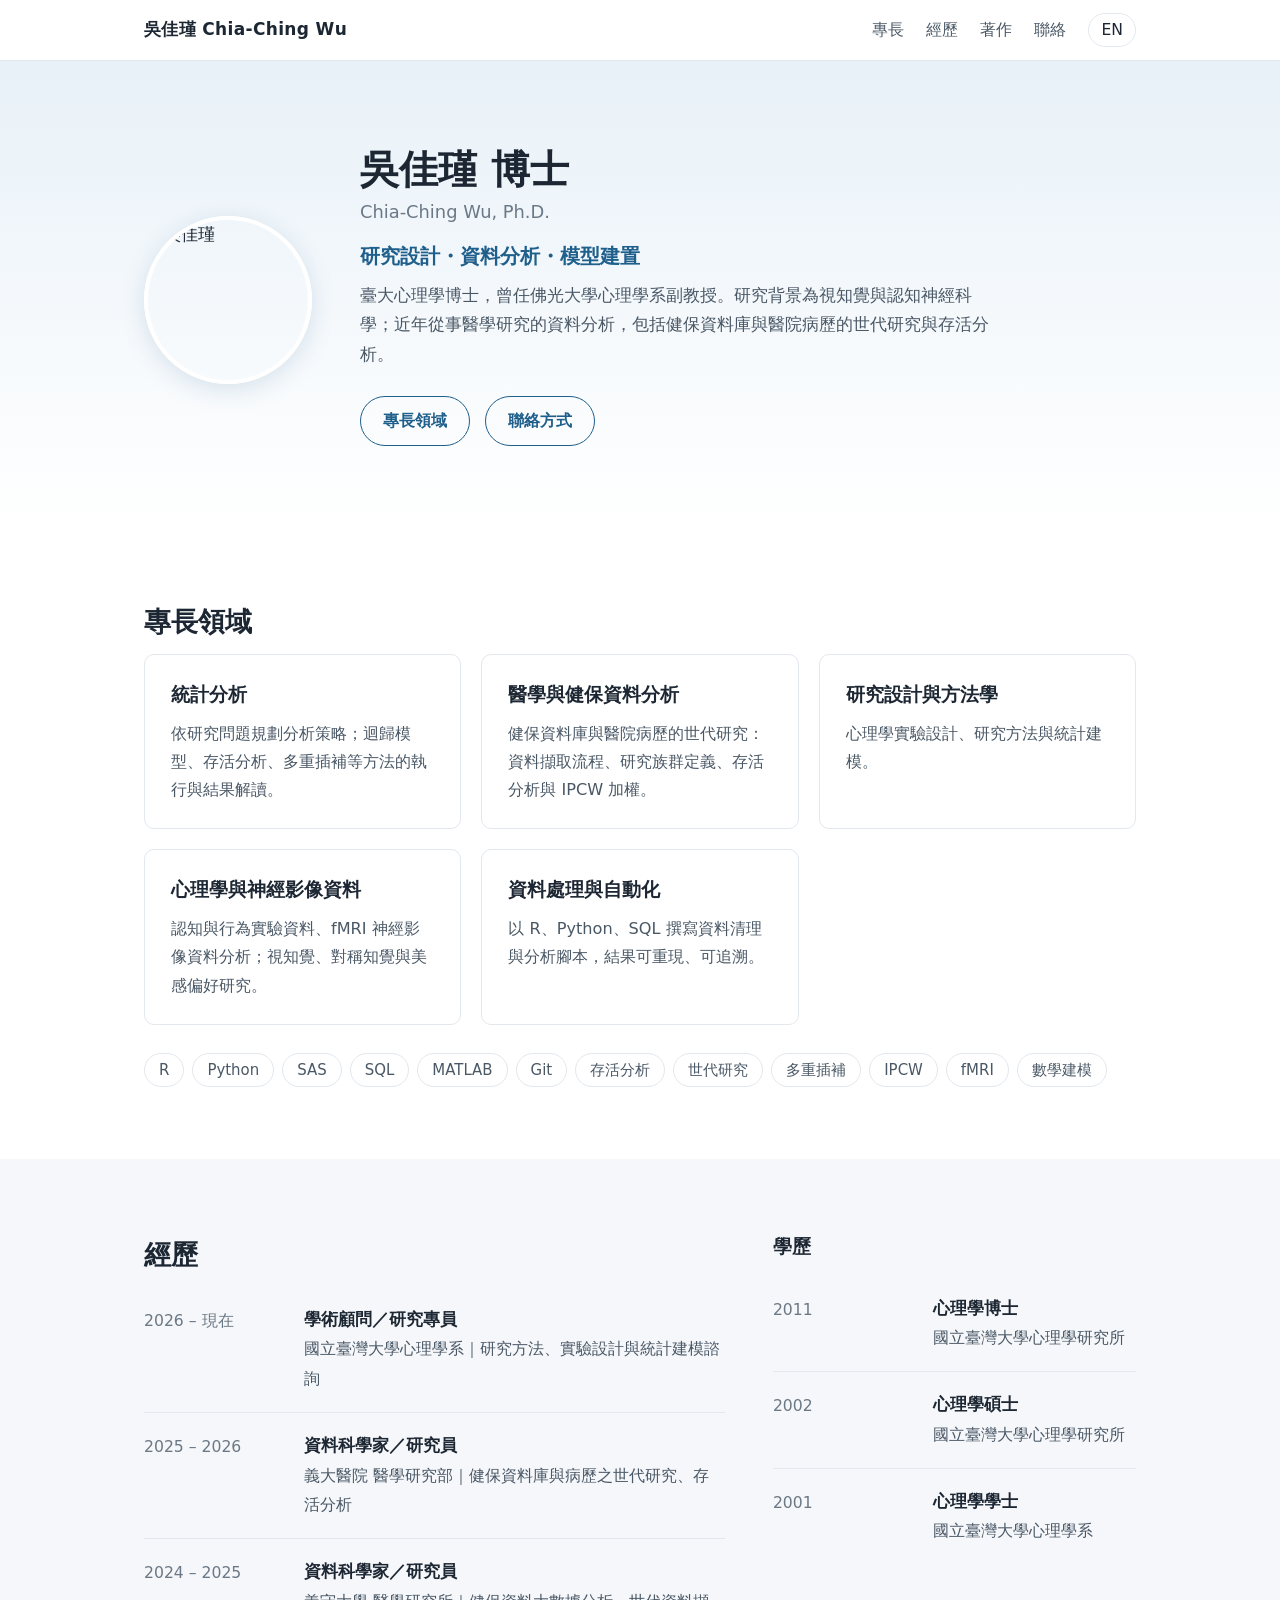
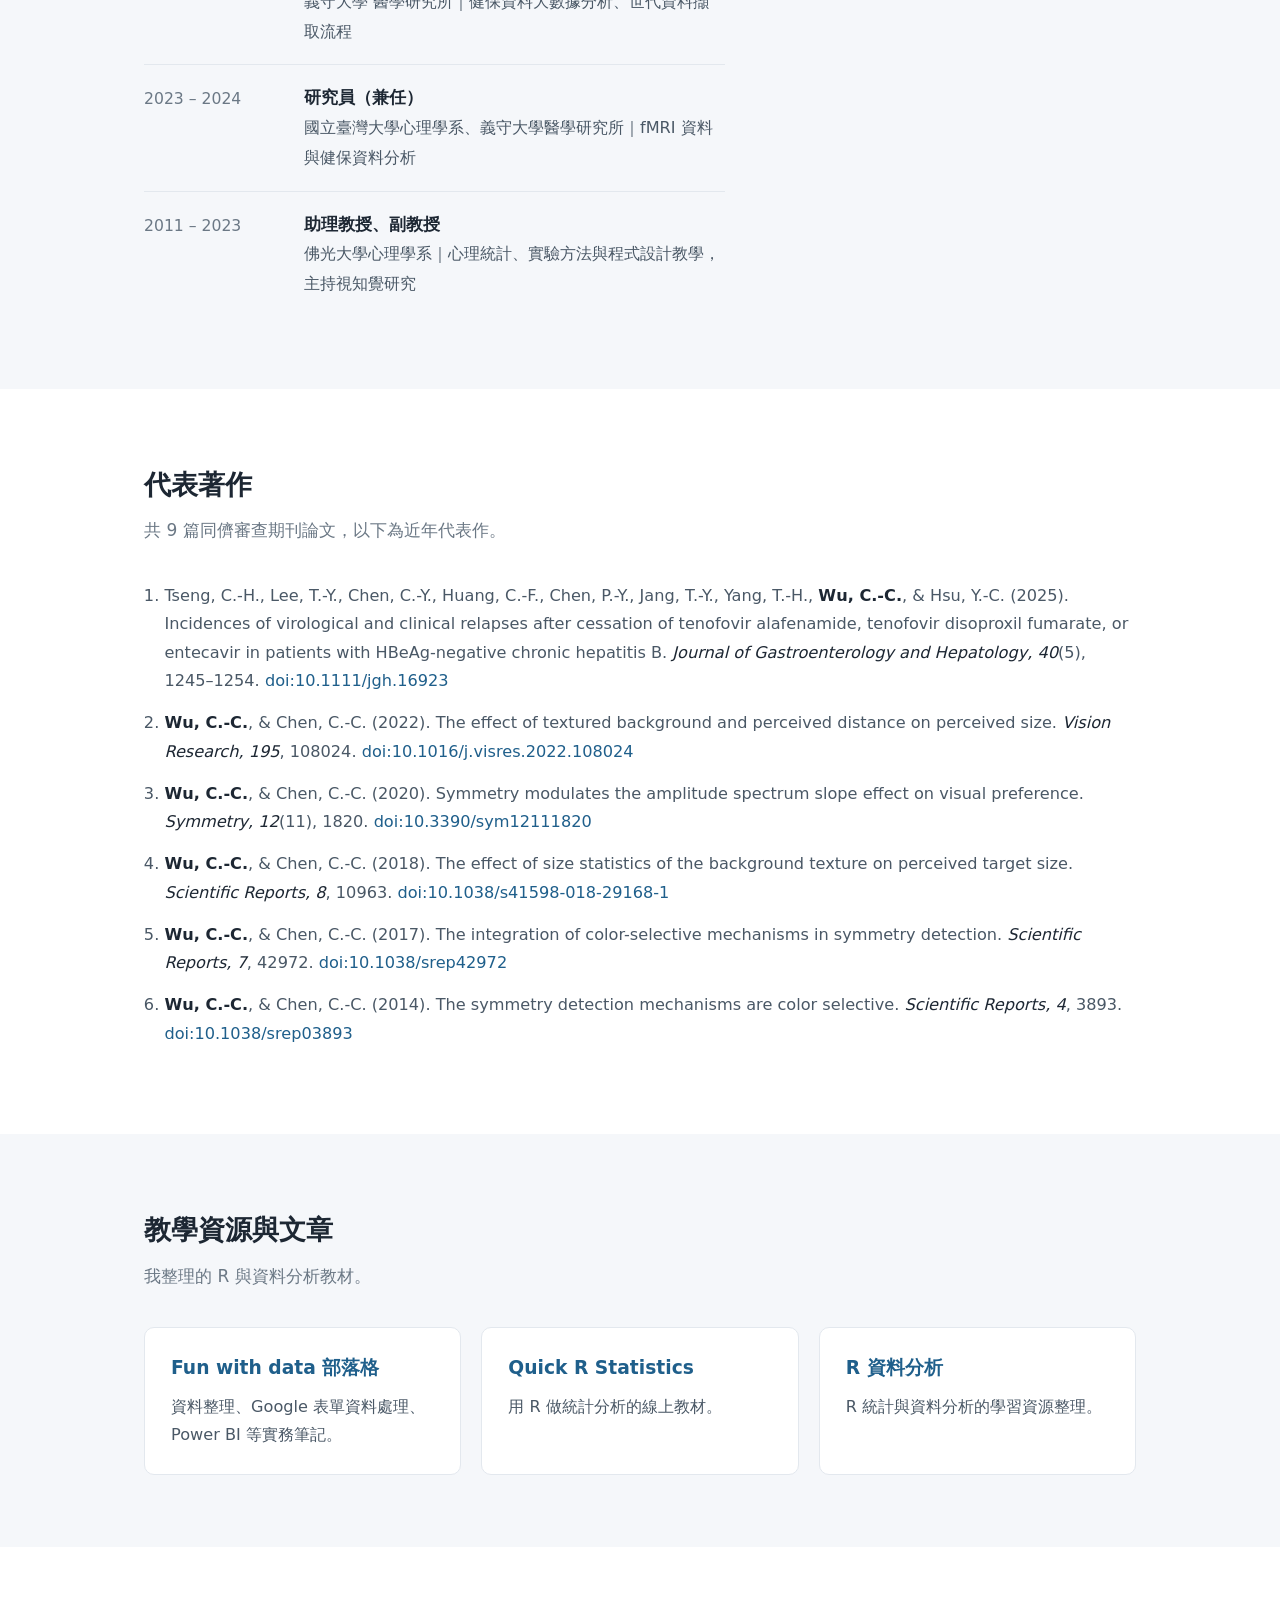
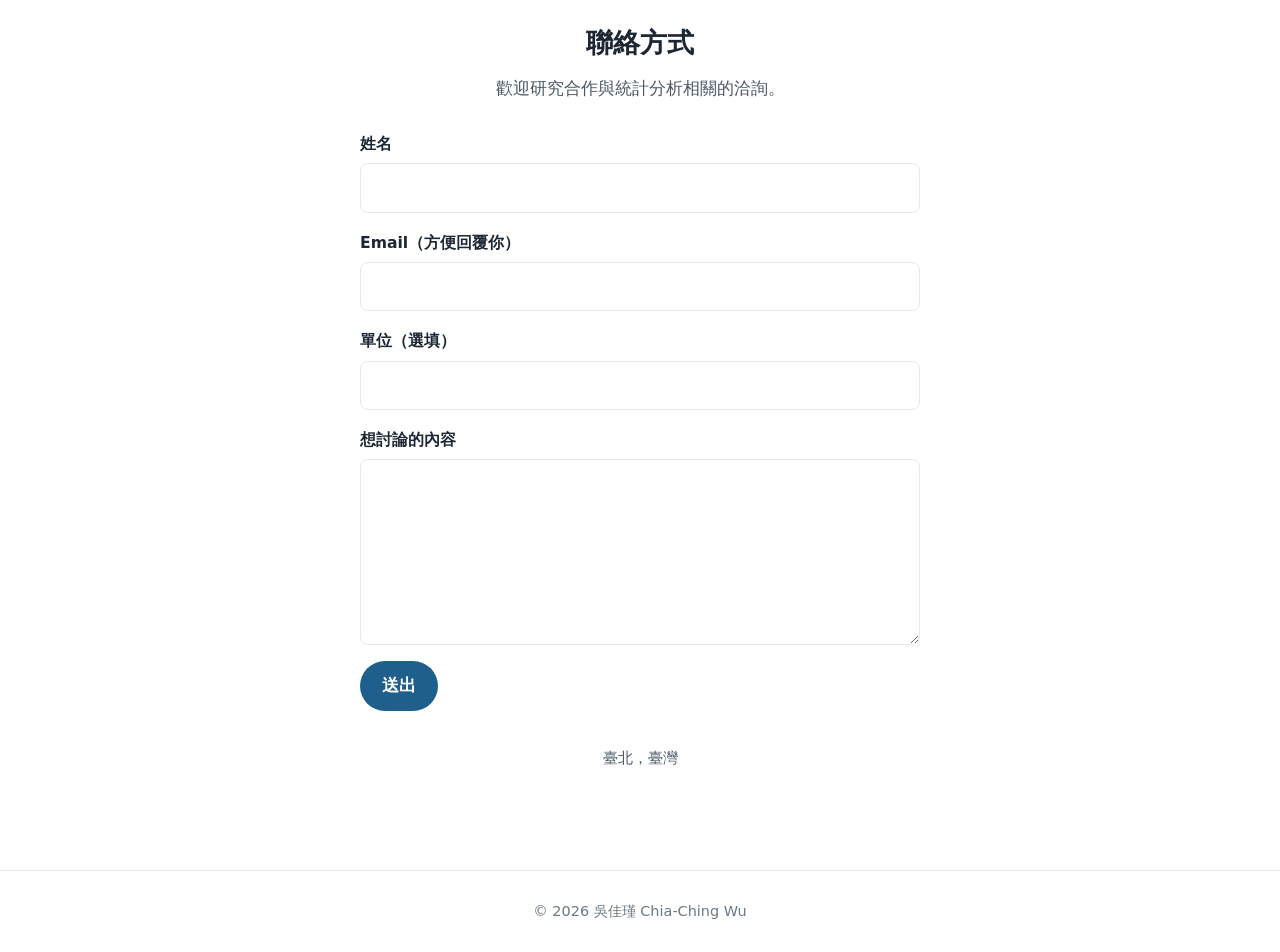
==== index.html @ 941f6077 "Add bilingual personal website with contact form" ====
<!DOCTYPE html>
<html lang="zh-Hant-TW">
<head>
  <meta charset="utf-8">
  <meta name="viewport" content="width=device-width, initial-scale=1">
  <title>吳佳瑾 Chia-Ching Wu, Ph.D.｜研究設計・資料分析・模型建置</title>
  <meta name="description" content="吳佳瑾博士（Chia-Ching Wu），臺大心理學博士，曾任佛光大學心理學系副教授。專長為研究方法、統計建模、健保資料庫與醫學世代研究分析，以及視知覺與認知神經科學研究。">
  <meta name="author" content="吳佳瑾 Chia-Ching Wu">
  <link rel="canonical" href="https://winterywu.github.io/">
  <link rel="alternate" hreflang="zh-Hant" href="https://winterywu.github.io/">
  <link rel="alternate" hreflang="en" href="https://winterywu.github.io/en/">
  <link rel="alternate" hreflang="x-default" href="https://winterywu.github.io/">
  <meta property="og:type" content="profile">
  <meta property="og:title" content="吳佳瑾 Chia-Ching Wu, Ph.D.">
  <meta property="og:description" content="臺大心理學博士。研究方法、統計建模、健保資料庫與醫學世代研究分析、視知覺研究。">
  <meta property="og:url" content="https://winterywu.github.io/">
  <meta property="og:image" content="https://www.gravatar.com/avatar/4e0ad88ffa8b70f20aae59b6628df4ea?s=640">
  <meta property="og:locale" content="zh_TW">
  <link rel="stylesheet" href="assets/style.css">
  <script type="application/ld+json">
  {
    "@context": "https://schema.org",
    "@type": "Person",
    "name": "Chia-Ching Wu",
    "alternateName": "吳佳瑾",
    "honorificSuffix": "Ph.D.",
    "jobTitle": "Research Methodologist & Data Scientist",
    "url": "https://winterywu.github.io/",
    "image": "https://www.gravatar.com/avatar/4e0ad88ffa8b70f20aae59b6628df4ea?s=640",
    "address": { "@type": "PostalAddress", "addressLocality": "Taipei", "addressCountry": "TW" },
    "alumniOf": { "@type": "CollegeOrUniversity", "name": "National Taiwan University" },
    "knowsAbout": ["Statistics", "Research methodology", "Survival analysis", "Clinical epidemiology", "National Health Insurance Research Database", "Psychology", "Visual perception", "fMRI data analysis", "R", "Python", "SAS", "SQL"],
    "sameAs": [
      "https://ccwupsy.github.io/",
      "https://sites.google.com/site/ccwupsy",
      "https://bookdown.org/ccwupsy/quick-r-statistics/",
      "https://sites.google.com/view/r-for-statistics"
    ]
  }
  </script>
</head>
<body>

<header class="site-header">
  <div class="wrap">
    <a class="brand" href="#top">吳佳瑾 Chia-Ching Wu</a>
    <nav class="nav">
      <a href="#expertise">專長</a>
      <a href="#experience">經歷</a>
      <a href="#publications">著作</a>
      <a href="#contact">聯絡</a>
      <a class="lang" href="en/index.html" hreflang="en" lang="en">EN</a>
    </nav>
  </div>
</header>

<main id="top">

  <section class="hero">
    <div class="wrap">
      <img src="https://www.gravatar.com/avatar/4e0ad88ffa8b70f20aae59b6628df4ea?s=336" alt="吳佳瑾">
      <div>
        <h1>吳佳瑾 博士<small>Chia-Ching Wu, Ph.D.</small></h1>
        <p class="tagline">研究設計・資料分析・模型建置</p>
        <p class="lead">臺大心理學博士，曾任佛光大學心理學系副教授。研究背景為視知覺與認知神經科學；近年從事醫學研究的資料分析，包括健保資料庫與醫院病歷的世代研究與存活分析。</p>
        <a class="btn btn-ghost" href="#expertise">專長領域</a>
        <a class="btn btn-ghost" href="#contact">聯絡方式</a>
      </div>
    </div>
  </section>

  <section id="expertise">
    <div class="wrap">
      <h2>專長領域</h2>
      <div class="cards">
        <div class="card">
          <h3>統計分析</h3>
          <p>依研究問題規劃分析策略；迴歸模型、存活分析、多重插補等方法的執行與結果解讀。</p>
        </div>
        <div class="card">
          <h3>醫學與健保資料分析</h3>
          <p>健保資料庫與醫院病歷的世代研究：資料擷取流程、研究族群定義、存活分析與 IPCW 加權。</p>
        </div>
        <div class="card">
          <h3>研究設計與方法學</h3>
          <p>心理學實驗設計、研究方法與統計建模。</p>
        </div>
        <div class="card">
          <h3>心理學與神經影像資料</h3>
          <p>認知與行為實驗資料、fMRI 神經影像資料分析；視知覺、對稱知覺與美感偏好研究。</p>
        </div>
        <div class="card">
          <h3>資料處理與自動化</h3>
          <p>以 R、Python、SQL 撰寫資料清理與分析腳本，結果可重現、可追溯。</p>
        </div>
      </div>
      <div class="tags">
        <span class="tag">R</span><span class="tag">Python</span><span class="tag">SAS</span><span class="tag">SQL</span><span class="tag">MATLAB</span><span class="tag">Git</span>
        <span class="tag">存活分析</span><span class="tag">世代研究</span><span class="tag">多重插補</span><span class="tag">IPCW</span><span class="tag">fMRI</span><span class="tag">數學建模</span>
      </div>
    </div>
  </section>

  <section id="experience" class="alt">
    <div class="wrap two-col">
      <div>
        <h2>經歷</h2>
        <ul class="timeline">
          <li><div class="when">2026 – 現在</div><div class="what"><strong>學術顧問／研究專員</strong><span>國立臺灣大學心理學系｜研究方法、實驗設計與統計建模諮詢</span></div></li>
          <li><div class="when">2025 – 2026</div><div class="what"><strong>資料科學家／研究員</strong><span>義大醫院 醫學研究部｜健保資料庫與病歷之世代研究、存活分析</span></div></li>
          <li><div class="when">2024 – 2025</div><div class="what"><strong>資料科學家／研究員</strong><span>義守大學 醫學研究所｜健保資料大數據分析、世代資料擷取流程</span></div></li>
          <li><div class="when">2023 – 2024</div><div class="what"><strong>研究員（兼任）</strong><span>國立臺灣大學心理學系、義守大學醫學研究所｜fMRI 資料與健保資料分析</span></div></li>
          <li><div class="when">2011 – 2023</div><div class="what"><strong>助理教授、副教授</strong><span>佛光大學心理學系｜心理統計、實驗方法與程式設計教學，主持視知覺研究</span></div></li>
        </ul>
      </div>
      <div>
        <h3>學歷</h3>
        <ul class="timeline">
          <li><div class="when">2011</div><div class="what"><strong>心理學博士</strong><span>國立臺灣大學心理學研究所</span></div></li>
          <li><div class="when">2002</div><div class="what"><strong>心理學碩士</strong><span>國立臺灣大學心理學研究所</span></div></li>
          <li><div class="when">2001</div><div class="what"><strong>心理學學士</strong><span>國立臺灣大學心理學系</span></div></li>
        </ul>
      </div>
    </div>
  </section>

  <section id="publications">
    <div class="wrap">
      <h2>代表著作</h2>
      <p class="intro">共 9 篇同儕審查期刊論文，以下為近年代表作。</p>
      <ol class="pubs">
        <li>Tseng, C.-H., Lee, T.-Y., Chen, C.-Y., Huang, C.-F., Chen, P.-Y., Jang, T.-Y., Yang, T.-H., <span class="me">Wu, C.-C.</span>, &amp; Hsu, Y.-C. (2025). Incidences of virological and clinical relapses after cessation of tenofovir alafenamide, tenofovir disoproxil fumarate, or entecavir in patients with HBeAg-negative chronic hepatitis B. <em>Journal of Gastroenterology and Hepatology, 40</em>(5), 1245–1254. <a href="https://doi.org/10.1111/jgh.16923">doi:10.1111/jgh.16923</a></li>
        <li><span class="me">Wu, C.-C.</span>, &amp; Chen, C.-C. (2022). The effect of textured background and perceived distance on perceived size. <em>Vision Research, 195</em>, 108024. <a href="https://doi.org/10.1016/j.visres.2022.108024">doi:10.1016/j.visres.2022.108024</a></li>
        <li><span class="me">Wu, C.-C.</span>, &amp; Chen, C.-C. (2020). Symmetry modulates the amplitude spectrum slope effect on visual preference. <em>Symmetry, 12</em>(11), 1820. <a href="https://doi.org/10.3390/sym12111820">doi:10.3390/sym12111820</a></li>
        <li><span class="me">Wu, C.-C.</span>, &amp; Chen, C.-C. (2018). The effect of size statistics of the background texture on perceived target size. <em>Scientific Reports, 8</em>, 10963. <a href="https://doi.org/10.1038/s41598-018-29168-1">doi:10.1038/s41598-018-29168-1</a></li>
        <li><span class="me">Wu, C.-C.</span>, &amp; Chen, C.-C. (2017). The integration of color-selective mechanisms in symmetry detection. <em>Scientific Reports, 7</em>, 42972. <a href="https://doi.org/10.1038/srep42972">doi:10.1038/srep42972</a></li>
        <li><span class="me">Wu, C.-C.</span>, &amp; Chen, C.-C. (2014). The symmetry detection mechanisms are color selective. <em>Scientific Reports, 4</em>, 3893. <a href="https://doi.org/10.1038/srep03893">doi:10.1038/srep03893</a></li>
      </ol>
    </div>
  </section>

  <section id="resources" class="alt">
    <div class="wrap">
      <h2>教學資源與文章</h2>
      <p class="intro">我整理的 R 與資料分析教材。</p>
      <div class="cards">
        <a class="card" href="https://ccwupsy.github.io/"><h3>Fun with data 部落格</h3><p>資料整理、Google 表單資料處理、Power BI 等實務筆記。</p></a>
        <a class="card" href="https://bookdown.org/ccwupsy/quick-r-statistics/"><h3>Quick R Statistics</h3><p>用 R 做統計分析的線上教材。</p></a>
        <a class="card" href="https://sites.google.com/view/r-for-statistics"><h3>R 資料分析</h3><p>R 統計與資料分析的學習資源整理。</p></a>
      </div>
    </div>
  </section>

  <section id="contact" class="contact">
    <div class="wrap">
      <h2>聯絡方式</h2>
      <p>歡迎研究合作與統計分析相關的洽詢。</p>
      <form class="contact-form" id="contact-form" action="https://docs.google.com/forms/d/e/1FAIpQLSe6BlmYk6ZLLA9xYyVv2HJayF3vj4UbnZ_ak7GK7sARZ5T0gA/formResponse" method="POST">
        <label>姓名<input type="text" name="entry.1778872845" required autocomplete="name"></label>
        <label>Email（方便回覆你）<input type="email" name="entry.932685724" required autocomplete="email"></label>
        <label>單位（選填）<input type="text" name="entry.294816382" autocomplete="organization"></label>
        <label>想討論的內容<textarea name="entry.904154601" rows="6" required></textarea></label>
        <button class="btn btn-primary" type="submit">送出</button>
        <p class="form-status" id="form-status" role="status"></p>
      </form>
      <p style="margin-top:18px;font-size:0.9rem;">臺北，臺灣</p>
    </div>
  </section>

</main>

<footer>
  <div class="wrap">© 2026 吳佳瑾 Chia-Ching Wu</div>
</footer>

<script>
  (function () {
    var form = document.getElementById('contact-form');
    var status = document.getElementById('form-status');
    form.addEventListener('submit', function (e) {
      e.preventDefault();
      var data = new URLSearchParams(new FormData(form));
      var btn = form.querySelector('button');
      btn.disabled = true;
      status.textContent = '傳送中…';
      fetch(form.action, { method: 'POST', mode: 'no-cors', body: data })
        .then(function () { form.reset(); status.textContent = '已收到你的訊息，謝謝！我會盡快回覆。'; })
        .catch(function () { status.textContent = '送出失敗，請稍後再試一次。'; })
        .finally(function () { btn.disabled = false; });
    });
  })();
</script>
</body>
</html>
---- assets/style.css ----
:root {
  --ink: #1d2733;
  --ink-soft: #4a5866;
  --muted: #6b7885;
  --line: #e3e8ee;
  --bg: #ffffff;
  --bg-alt: #f5f7fa;
  --accent: #1f5f8b;
  --accent-soft: #e8f1f8;
  --radius: 10px;
  --maxw: 1040px;
  font-size: 17px;
}

* { box-sizing: border-box; }

html { scroll-behavior: smooth; }

body {
  margin: 0;
  color: var(--ink);
  background: var(--bg);
  font-family: "Segoe UI", "Noto Sans TC", "PingFang TC", "Microsoft JhengHei", system-ui, sans-serif;
  line-height: 1.75;
  -webkit-font-smoothing: antialiased;
}

a { color: var(--accent); text-decoration: none; }
a:hover { text-decoration: underline; }

.wrap { max-width: var(--maxw); margin: 0 auto; padding: 0 24px; }

/* ---------- header ---------- */
.site-header {
  position: sticky; top: 0; z-index: 10;
  background: rgba(255, 255, 255, 0.94);
  backdrop-filter: blur(6px);
  border-bottom: 1px solid var(--line);
}
.site-header .wrap {
  display: flex; align-items: center; justify-content: space-between;
  height: 60px;
}
.brand { font-weight: 700; color: var(--ink); letter-spacing: 0.02em; }
.brand:hover { text-decoration: none; }
.nav { display: flex; gap: 22px; align-items: center; font-size: 0.92rem; }
.nav a { color: var(--ink-soft); }
.nav a:hover { color: var(--accent); text-decoration: none; }
.nav .lang {
  border: 1px solid var(--line); border-radius: 999px;
  padding: 2px 12px; color: var(--ink);
}

/* ---------- hero ---------- */
.hero { padding: 84px 0 72px; background: linear-gradient(180deg, var(--accent-soft), var(--bg)); }
.hero .wrap { display: flex; gap: 48px; align-items: center; }
.hero img {
  width: 168px; height: 168px; border-radius: 50%;
  object-fit: cover; flex-shrink: 0;
  border: 4px solid #fff; box-shadow: 0 6px 24px rgba(31, 95, 139, 0.15);
}
.hero h1 { margin: 0; font-size: 2.3rem; line-height: 1.3; }
.hero h1 small { display: block; font-size: 1.05rem; font-weight: 500; color: var(--muted); margin-top: 4px; }
.hero .tagline { margin: 16px 0 6px; font-size: 1.2rem; font-weight: 600; color: var(--accent); }
.hero p.lead { margin: 0 0 26px; color: var(--ink-soft); max-width: 640px; }
.btn {
  display: inline-block; padding: 10px 22px; border-radius: 999px;
  font-weight: 600; font-size: 0.95rem; margin-right: 10px; margin-bottom: 8px;
}
.btn-primary { background: var(--accent); color: #fff; }
.btn-primary:hover { background: #174a6d; text-decoration: none; }
.btn-ghost { border: 1px solid var(--accent); color: var(--accent); }
.btn-ghost:hover { background: var(--accent-soft); text-decoration: none; }

/* ---------- sections ---------- */
section { padding: 72px 0; }
section.alt { background: var(--bg-alt); }
section h2 { font-size: 1.6rem; margin: 0 0 8px; }
section .intro { color: var(--muted); margin: 0 0 36px; }

.cards { display: grid; grid-template-columns: repeat(auto-fit, minmax(290px, 1fr)); gap: 20px; }
.card {
  background: #fff; border: 1px solid var(--line); border-radius: var(--radius);
  padding: 24px 26px;
}
.card h3 { margin: 0 0 8px; font-size: 1.1rem; }
.card p { margin: 0; color: var(--ink-soft); font-size: 0.95rem; }

.tags { display: flex; flex-wrap: wrap; gap: 8px; margin-top: 28px; }
.tag {
  background: #fff; border: 1px solid var(--line); border-radius: 999px;
  padding: 3px 14px; font-size: 0.88rem; color: var(--ink-soft);
}

/* ---------- timeline ---------- */
.timeline { list-style: none; margin: 0; padding: 0; }
.timeline li {
  display: grid; grid-template-columns: 140px 1fr; gap: 20px;
  padding: 18px 0; border-bottom: 1px solid var(--line);
}
.timeline li:last-child { border-bottom: none; }
.timeline .when { color: var(--muted); font-size: 0.92rem; padding-top: 2px; }
.timeline .what strong { display: block; }
.timeline .what span { color: var(--ink-soft); font-size: 0.95rem; }

.two-col { display: grid; grid-template-columns: 1.6fr 1fr; gap: 48px; }
.two-col h3 { font-size: 1.1rem; margin: 0 0 12px; }

/* ---------- publications ---------- */
.pubs { margin: 0; padding-left: 1.2em; }
.pubs li { margin-bottom: 14px; color: var(--ink-soft); font-size: 0.95rem; }
.pubs li em { color: var(--ink); }
.pubs .me { font-weight: 700; color: var(--ink); }

/* ---------- contact ---------- */
.contact { text-align: center; }
.contact p { color: var(--ink-soft); max-width: 600px; margin: 0 auto 26px; }

footer {
  border-top: 1px solid var(--line); padding: 28px 0;
  color: var(--muted); font-size: 0.85rem; text-align: center;
}

@media (max-width: 760px) {
  :root { font-size: 16px; }
  .nav a:not(.lang) { display: none; }
  .hero { padding: 56px 0 48px; }
  .hero .wrap { flex-direction: column; text-align: center; gap: 24px; }
  .hero p.lead { margin-left: auto; margin-right: auto; }
  .hero h1 { font-size: 1.9rem; }
  .timeline li { grid-template-columns: 1fr; gap: 2px; }
  .two-col { grid-template-columns: 1fr; gap: 36px; }
  section { padding: 56px 0; }
}

a.card { color: inherit; transition: border-color 0.15s, box-shadow 0.15s; }
a.card:hover { text-decoration: none; border-color: var(--accent); box-shadow: 0 4px 16px rgba(31, 95, 139, 0.08); }
a.card h3 { color: var(--accent); }

/* ---------- contact form ---------- */
.contact-form { max-width: 560px; margin: 0 auto; text-align: left; display: grid; gap: 16px; }
.contact-form label { display: grid; gap: 6px; font-size: 0.92rem; font-weight: 600; color: var(--ink); }
.contact-form input, .contact-form textarea {
  font: inherit; font-weight: 400; color: var(--ink);
  padding: 10px 14px; border: 1px solid var(--line); border-radius: 8px; background: #fff;
}
.contact-form input:focus, .contact-form textarea:focus { outline: 2px solid var(--accent-soft); border-color: var(--accent); }
.contact-form textarea { resize: vertical; }
.contact-form button { justify-self: start; border: none; cursor: pointer; font: inherit; font-weight: 600; margin: 0; }
.contact-form button:disabled { opacity: 0.6; cursor: wait; }
.form-status { margin: 0 !important; font-size: 0.92rem; color: var(--accent) !important; }
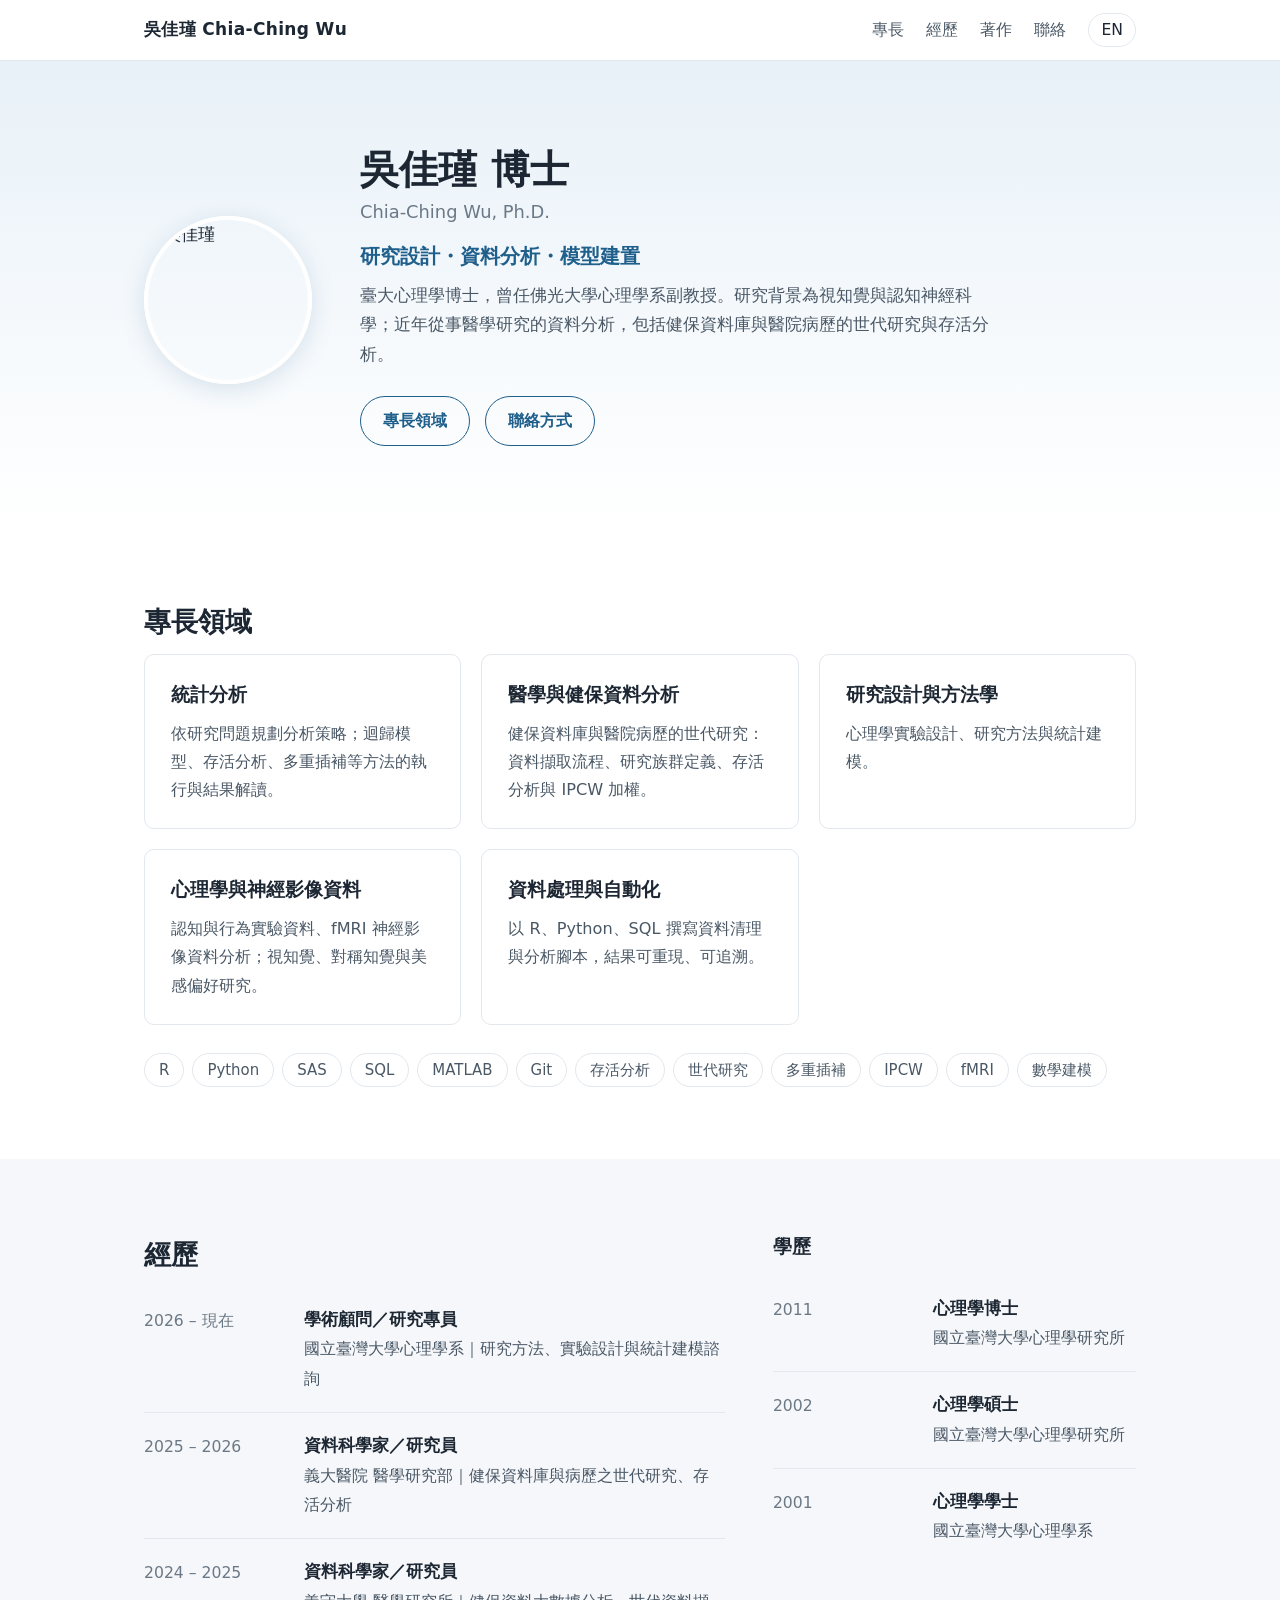
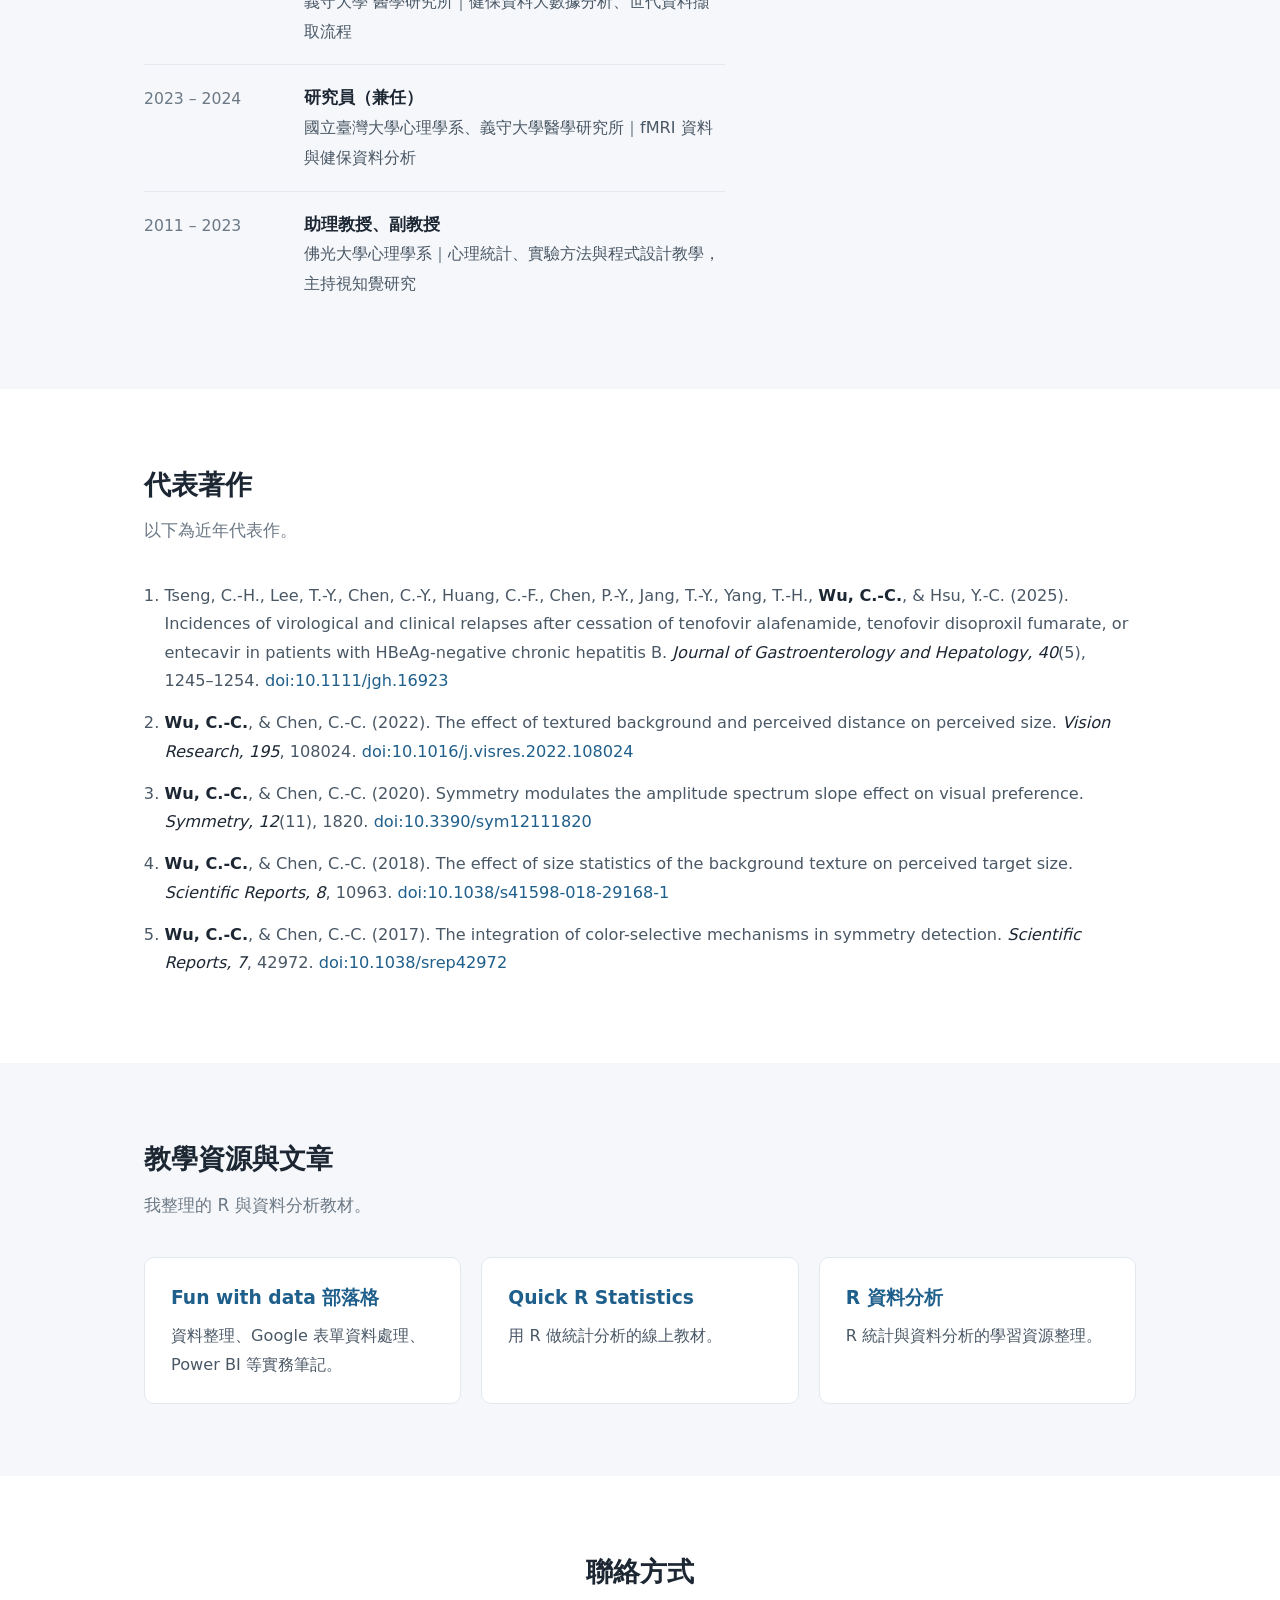
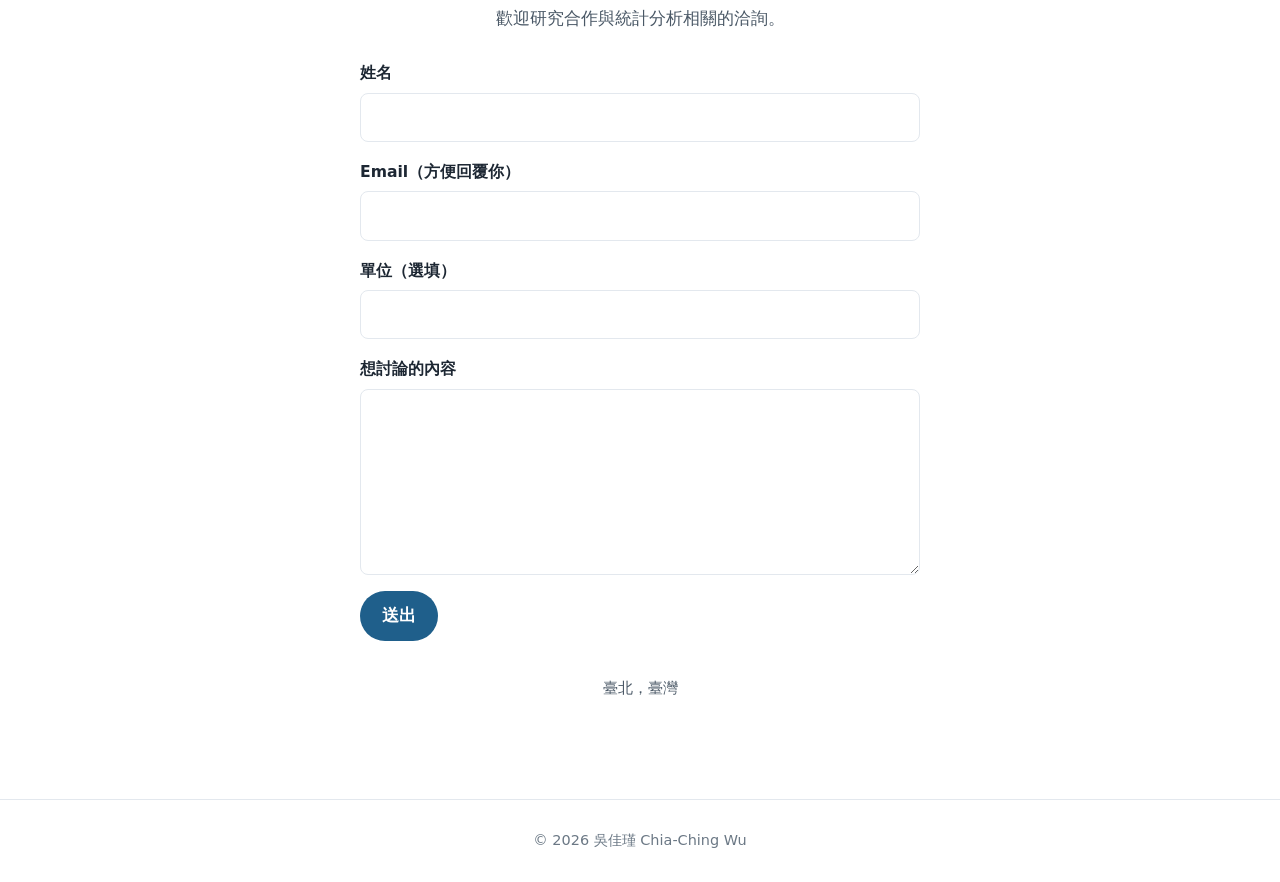
==== commit bad99b5b: "Trim publications to five recent highlights" ====
--- a/index.html
+++ b/index.html
@@ -127,14 +127,13 @@
   <section id="publications">
     <div class="wrap">
       <h2>代表著作</h2>
-      <p class="intro">共 9 篇同儕審查期刊論文，以下為近年代表作。</p>
+      <p class="intro">以下為近年代表作。</p>
       <ol class="pubs">
         <li>Tseng, C.-H., Lee, T.-Y., Chen, C.-Y., Huang, C.-F., Chen, P.-Y., Jang, T.-Y., Yang, T.-H., <span class="me">Wu, C.-C.</span>, &amp; Hsu, Y.-C. (2025). Incidences of virological and clinical relapses after cessation of tenofovir alafenamide, tenofovir disoproxil fumarate, or entecavir in patients with HBeAg-negative chronic hepatitis B. <em>Journal of Gastroenterology and Hepatology, 40</em>(5), 1245–1254. <a href="https://doi.org/10.1111/jgh.16923">doi:10.1111/jgh.16923</a></li>
         <li><span class="me">Wu, C.-C.</span>, &amp; Chen, C.-C. (2022). The effect of textured background and perceived distance on perceived size. <em>Vision Research, 195</em>, 108024. <a href="https://doi.org/10.1016/j.visres.2022.108024">doi:10.1016/j.visres.2022.108024</a></li>
         <li><span class="me">Wu, C.-C.</span>, &amp; Chen, C.-C. (2020). Symmetry modulates the amplitude spectrum slope effect on visual preference. <em>Symmetry, 12</em>(11), 1820. <a href="https://doi.org/10.3390/sym12111820">doi:10.3390/sym12111820</a></li>
         <li><span class="me">Wu, C.-C.</span>, &amp; Chen, C.-C. (2018). The effect of size statistics of the background texture on perceived target size. <em>Scientific Reports, 8</em>, 10963. <a href="https://doi.org/10.1038/s41598-018-29168-1">doi:10.1038/s41598-018-29168-1</a></li>
         <li><span class="me">Wu, C.-C.</span>, &amp; Chen, C.-C. (2017). The integration of color-selective mechanisms in symmetry detection. <em>Scientific Reports, 7</em>, 42972. <a href="https://doi.org/10.1038/srep42972">doi:10.1038/srep42972</a></li>
-        <li><span class="me">Wu, C.-C.</span>, &amp; Chen, C.-C. (2014). The symmetry detection mechanisms are color selective. <em>Scientific Reports, 4</em>, 3893. <a href="https://doi.org/10.1038/srep03893">doi:10.1038/srep03893</a></li>
       </ol>
     </div>
   </section>
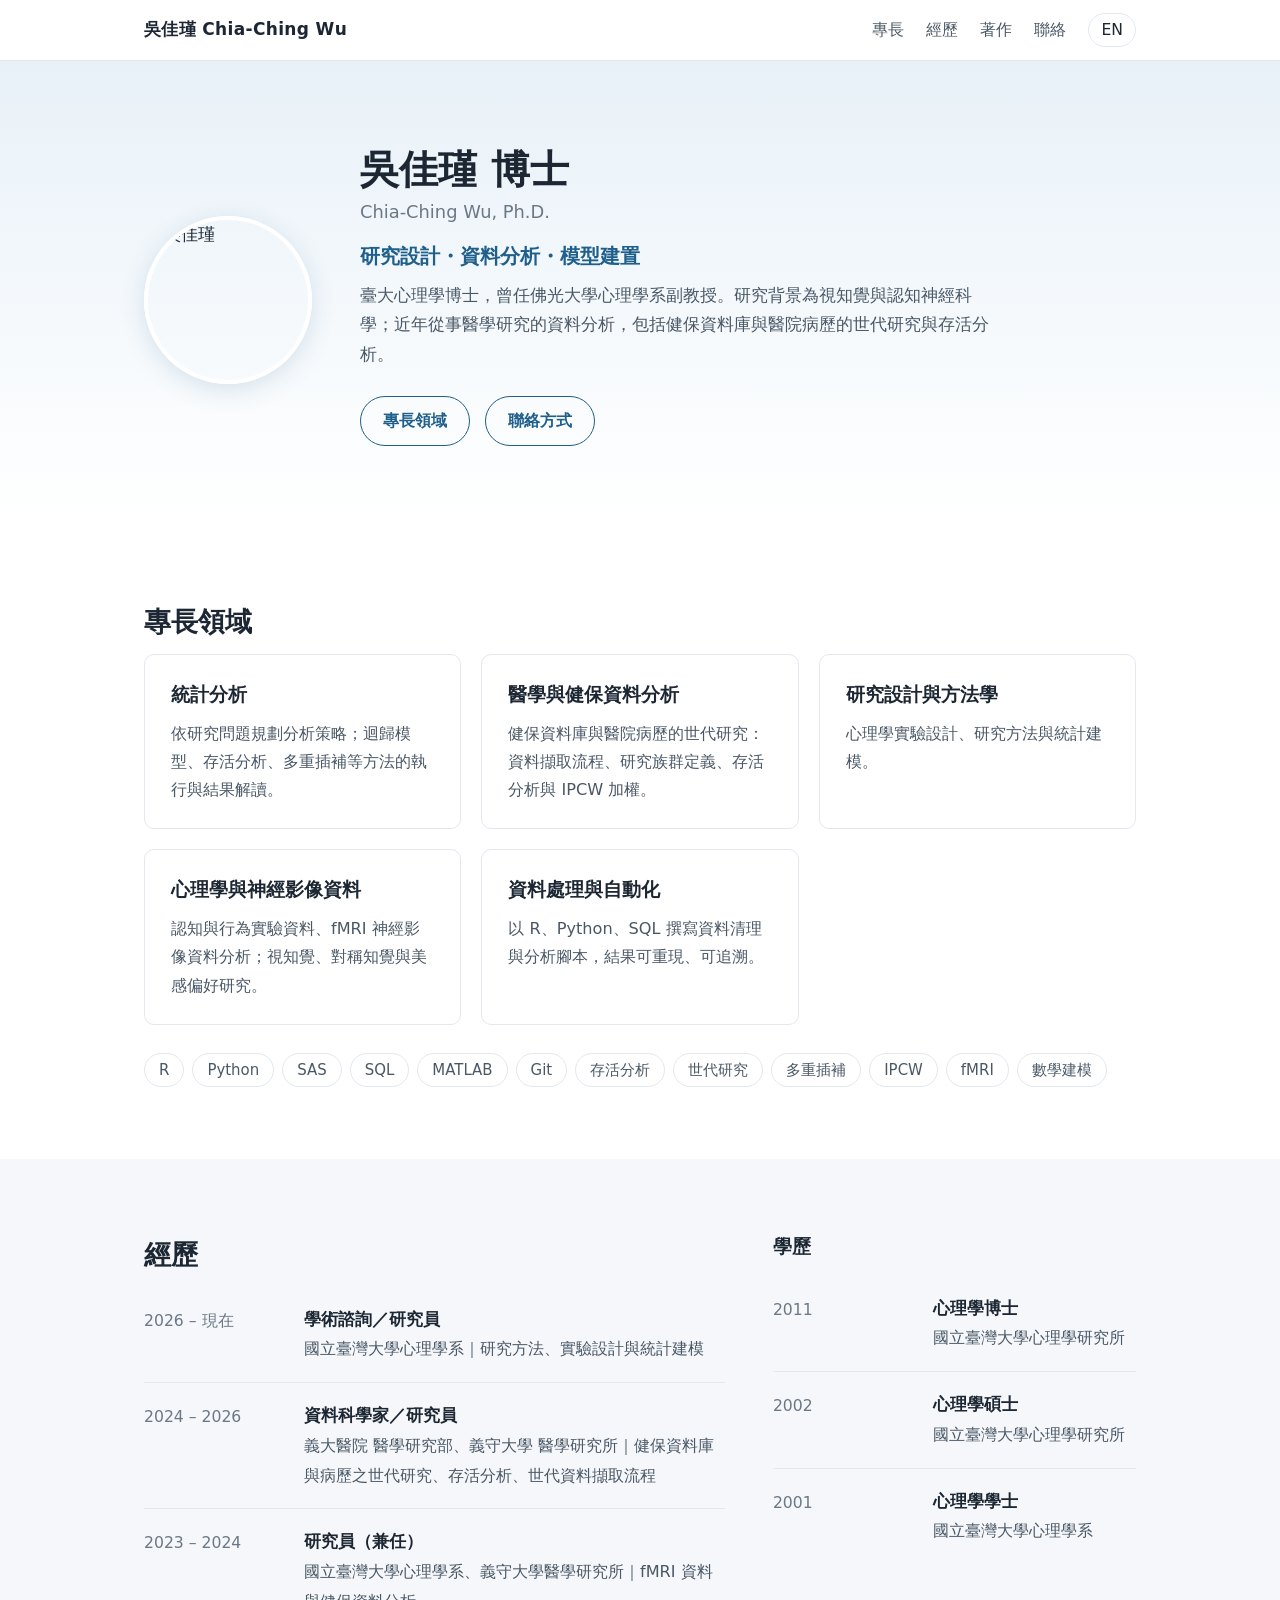
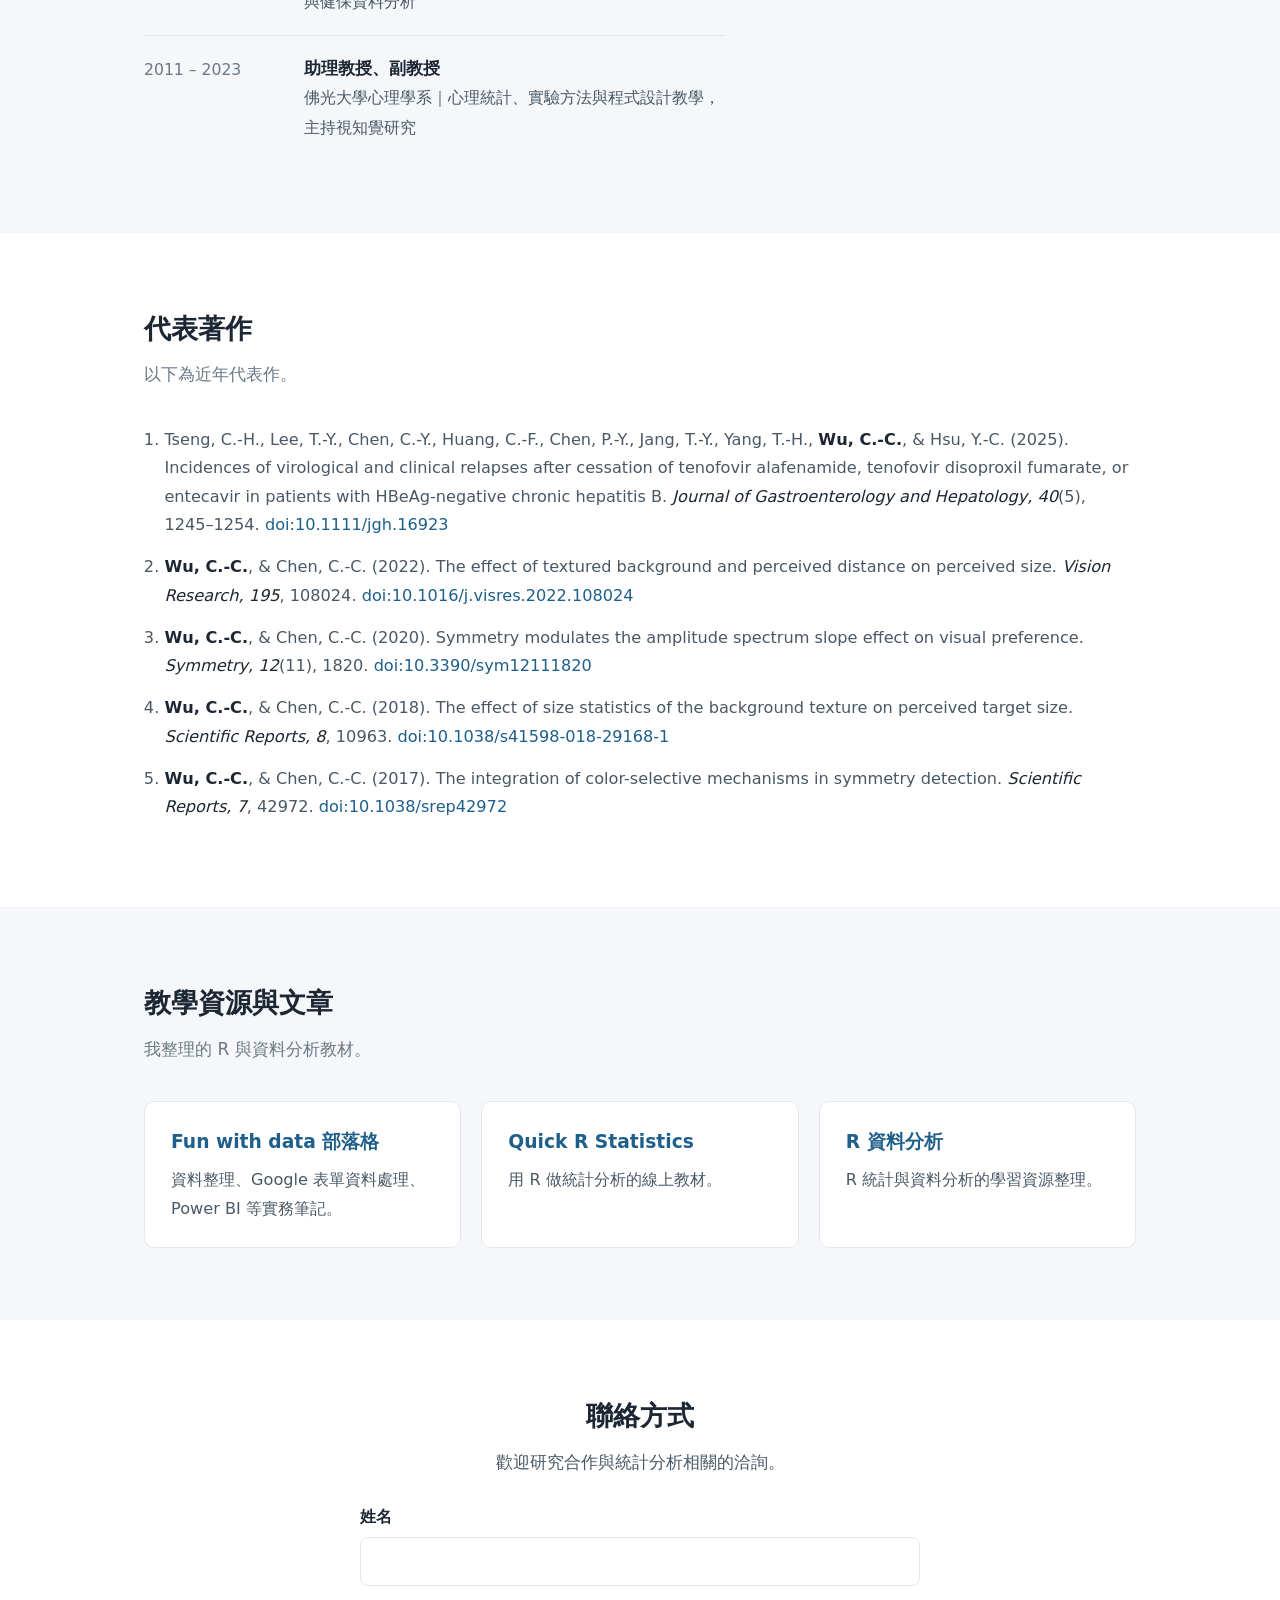
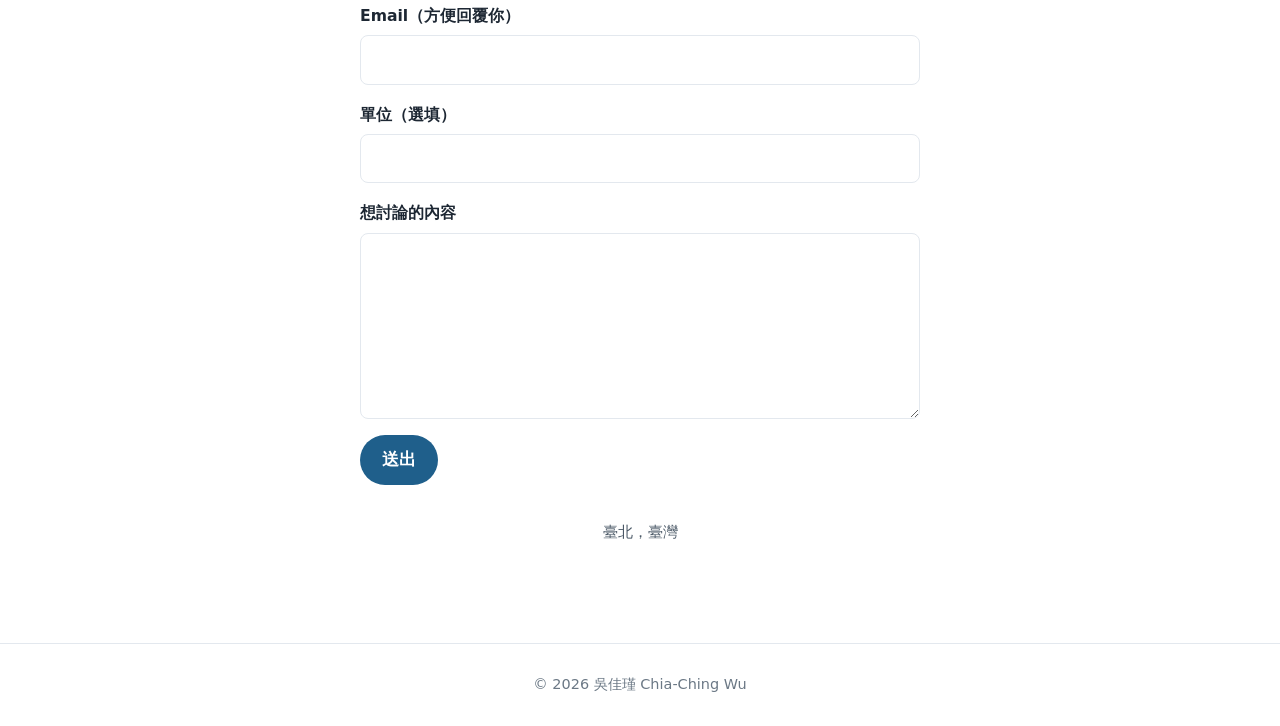
==== commit f52cb088: "Revise experience titles and merge E-Da/I-Shou entries" ====
--- a/index.html
+++ b/index.html
@@ -6,6 +6,7 @@
   <title>吳佳瑾 Chia-Ching Wu, Ph.D.｜研究設計・資料分析・模型建置</title>
   <meta name="description" content="吳佳瑾博士（Chia-Ching Wu），臺大心理學博士，曾任佛光大學心理學系副教授。專長為研究方法、統計建模、健保資料庫與醫學世代研究分析，以及視知覺與認知神經科學研究。">
   <meta name="author" content="吳佳瑾 Chia-Ching Wu">
+  <meta name="google-site-verification" content="m6GMTfB6MEFxzQb1-DwCqNAROfB9W7hB744oowEjmSU">
   <link rel="canonical" href="https://winterywu.github.io/">
   <link rel="alternate" hreflang="zh-Hant" href="https://winterywu.github.io/">
   <link rel="alternate" hreflang="en" href="https://winterywu.github.io/en/">
@@ -106,9 +107,8 @@
       <div>
         <h2>經歷</h2>
         <ul class="timeline">
-          <li><div class="when">2026 – 現在</div><div class="what"><strong>學術顧問／研究專員</strong><span>國立臺灣大學心理學系｜研究方法、實驗設計與統計建模諮詢</span></div></li>
-          <li><div class="when">2025 – 2026</div><div class="what"><strong>資料科學家／研究員</strong><span>義大醫院 醫學研究部｜健保資料庫與病歷之世代研究、存活分析</span></div></li>
-          <li><div class="when">2024 – 2025</div><div class="what"><strong>資料科學家／研究員</strong><span>義守大學 醫學研究所｜健保資料大數據分析、世代資料擷取流程</span></div></li>
+          <li><div class="when">2026 – 現在</div><div class="what"><strong>學術諮詢／研究員</strong><span>國立臺灣大學心理學系｜研究方法、實驗設計與統計建模</span></div></li>
+          <li><div class="when">2024 – 2026</div><div class="what"><strong>資料科學家／研究員</strong><span>義大醫院 醫學研究部、義守大學 醫學研究所｜健保資料庫與病歷之世代研究、存活分析、世代資料擷取流程</span></div></li>
           <li><div class="when">2023 – 2024</div><div class="what"><strong>研究員（兼任）</strong><span>國立臺灣大學心理學系、義守大學醫學研究所｜fMRI 資料與健保資料分析</span></div></li>
           <li><div class="when">2011 – 2023</div><div class="what"><strong>助理教授、副教授</strong><span>佛光大學心理學系｜心理統計、實驗方法與程式設計教學，主持視知覺研究</span></div></li>
         </ul>
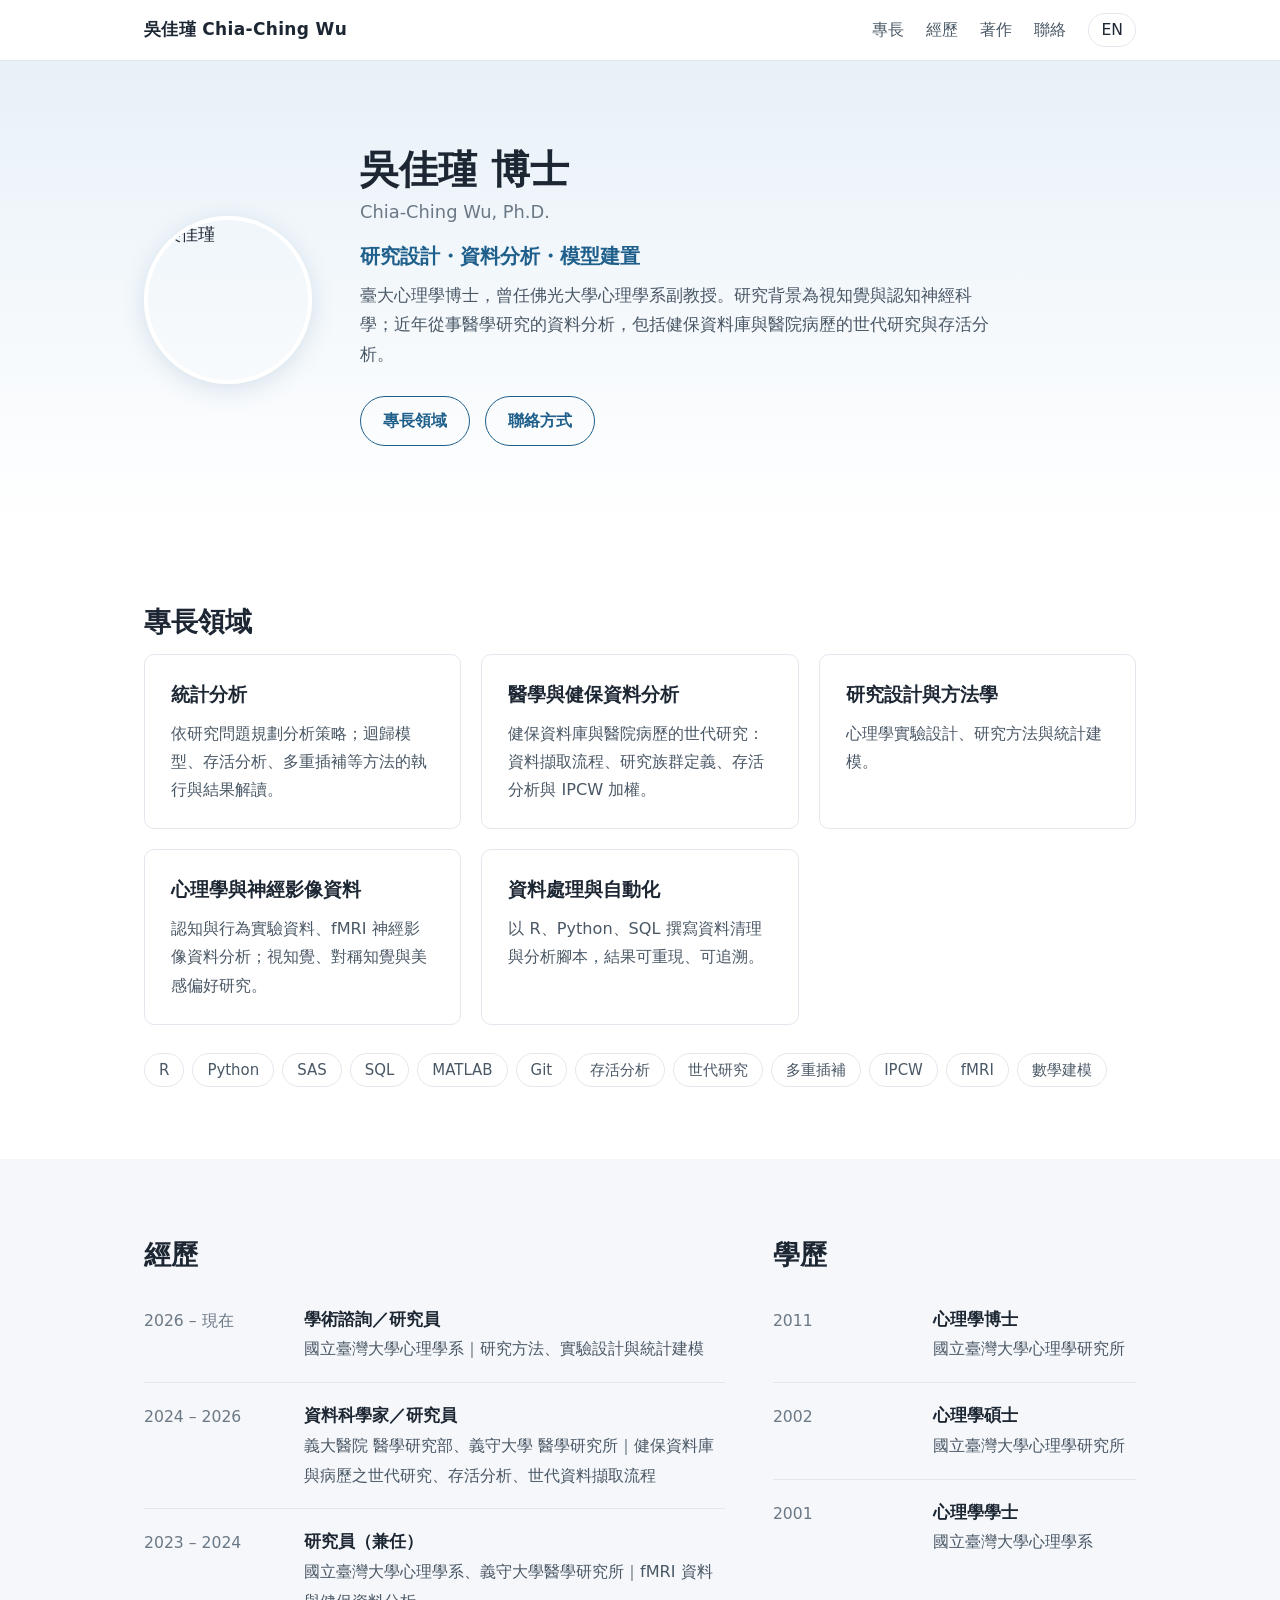
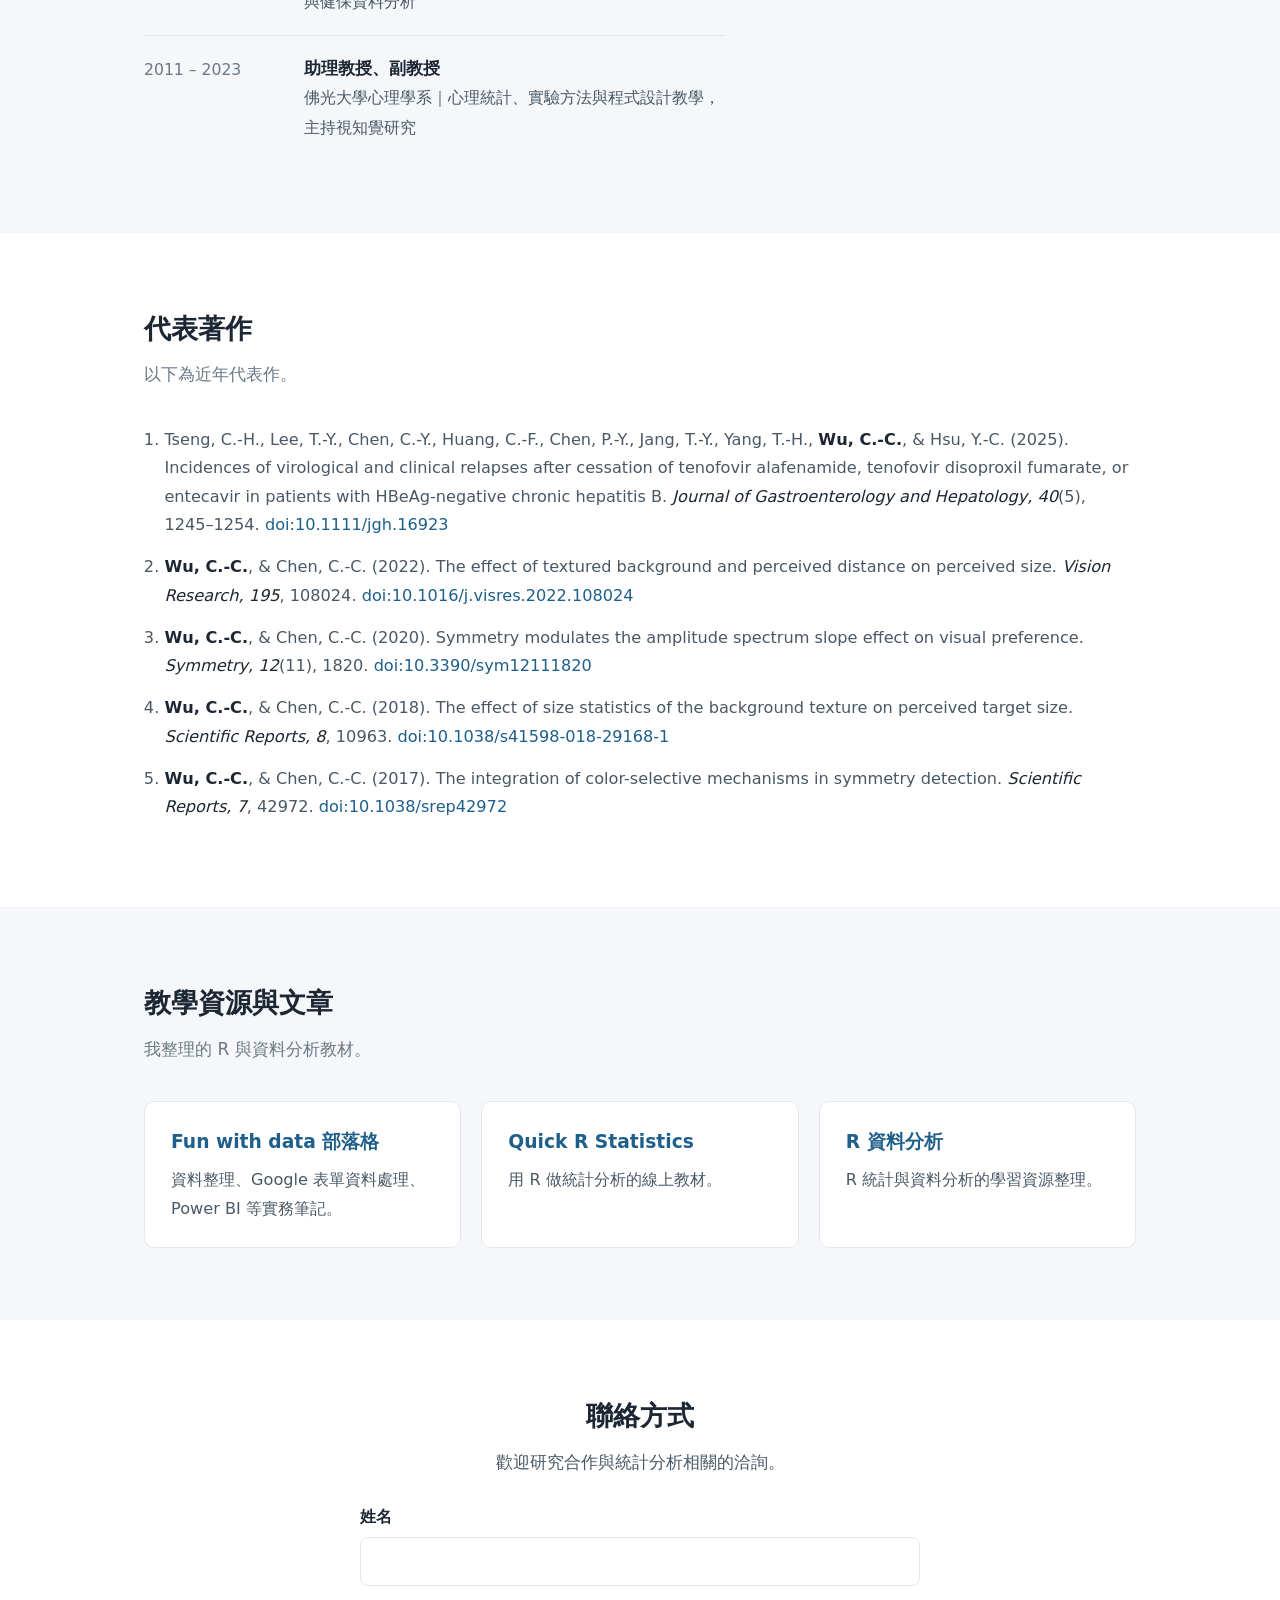
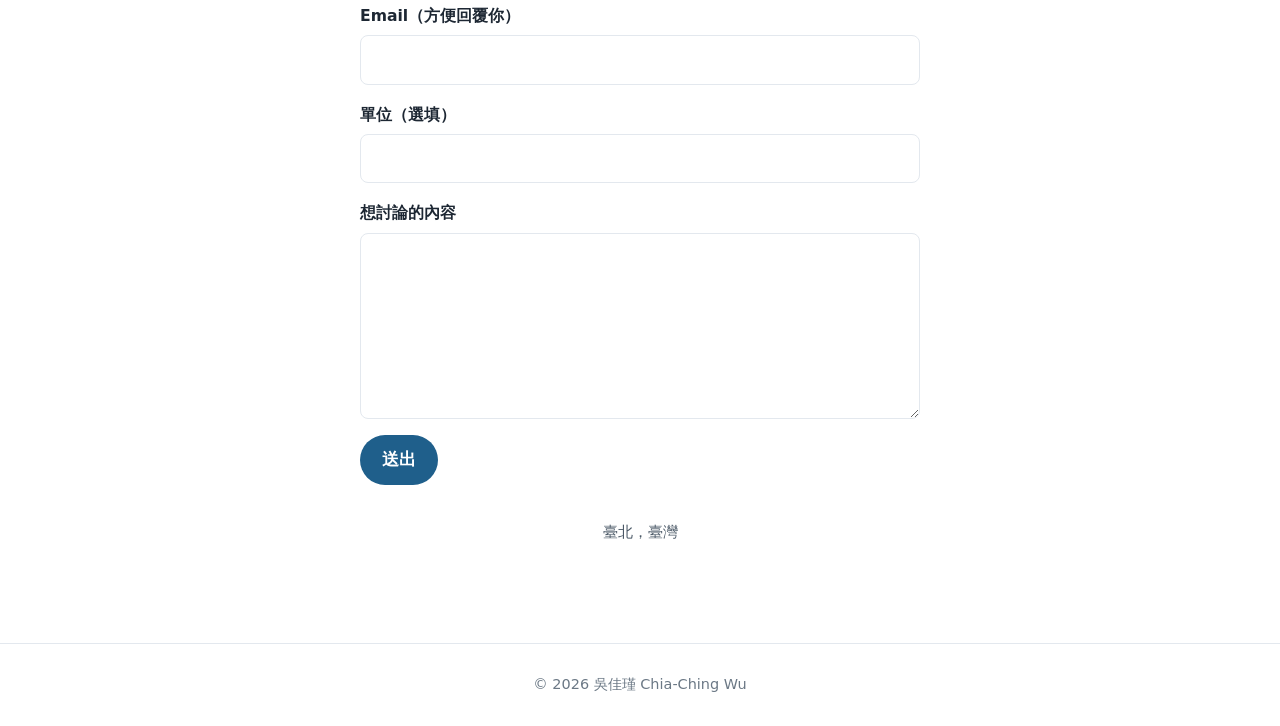
==== commit 2928a570: "Make Education heading match Experience heading size" ====
--- a/index.html
+++ b/index.html
@@ -114,7 +114,7 @@
         </ul>
       </div>
       <div>
-        <h3>學歷</h3>
+        <h2>學歷</h2>
         <ul class="timeline">
           <li><div class="when">2011</div><div class="what"><strong>心理學博士</strong><span>國立臺灣大學心理學研究所</span></div></li>
           <li><div class="when">2002</div><div class="what"><strong>心理學碩士</strong><span>國立臺灣大學心理學研究所</span></div></li>
--- a/assets/style.css
+++ b/assets/style.css
@@ -104,7 +104,6 @@
 .timeline .what span { color: var(--ink-soft); font-size: 0.95rem; }
 
 .two-col { display: grid; grid-template-columns: 1.6fr 1fr; gap: 48px; }
-.two-col h3 { font-size: 1.1rem; margin: 0 0 12px; }
 
 /* ---------- publications ---------- */
 .pubs { margin: 0; padding-left: 1.2em; }
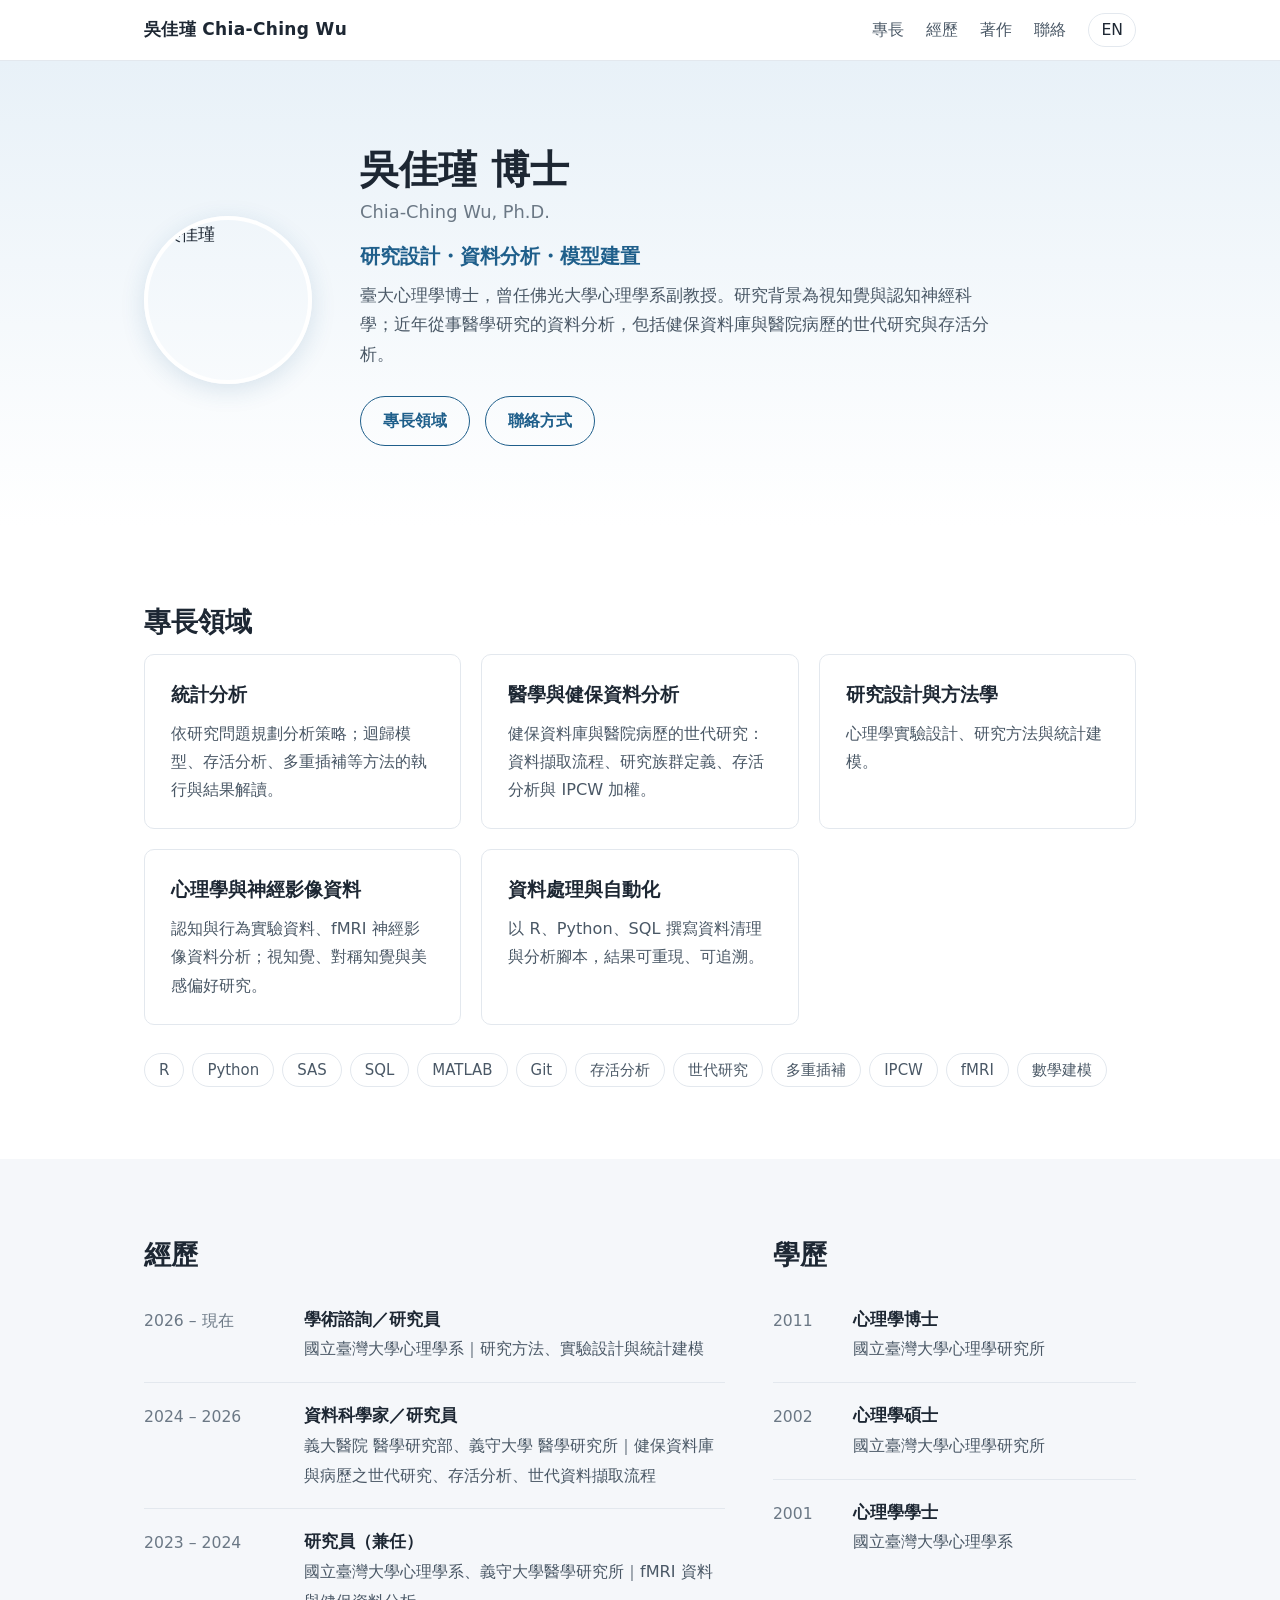
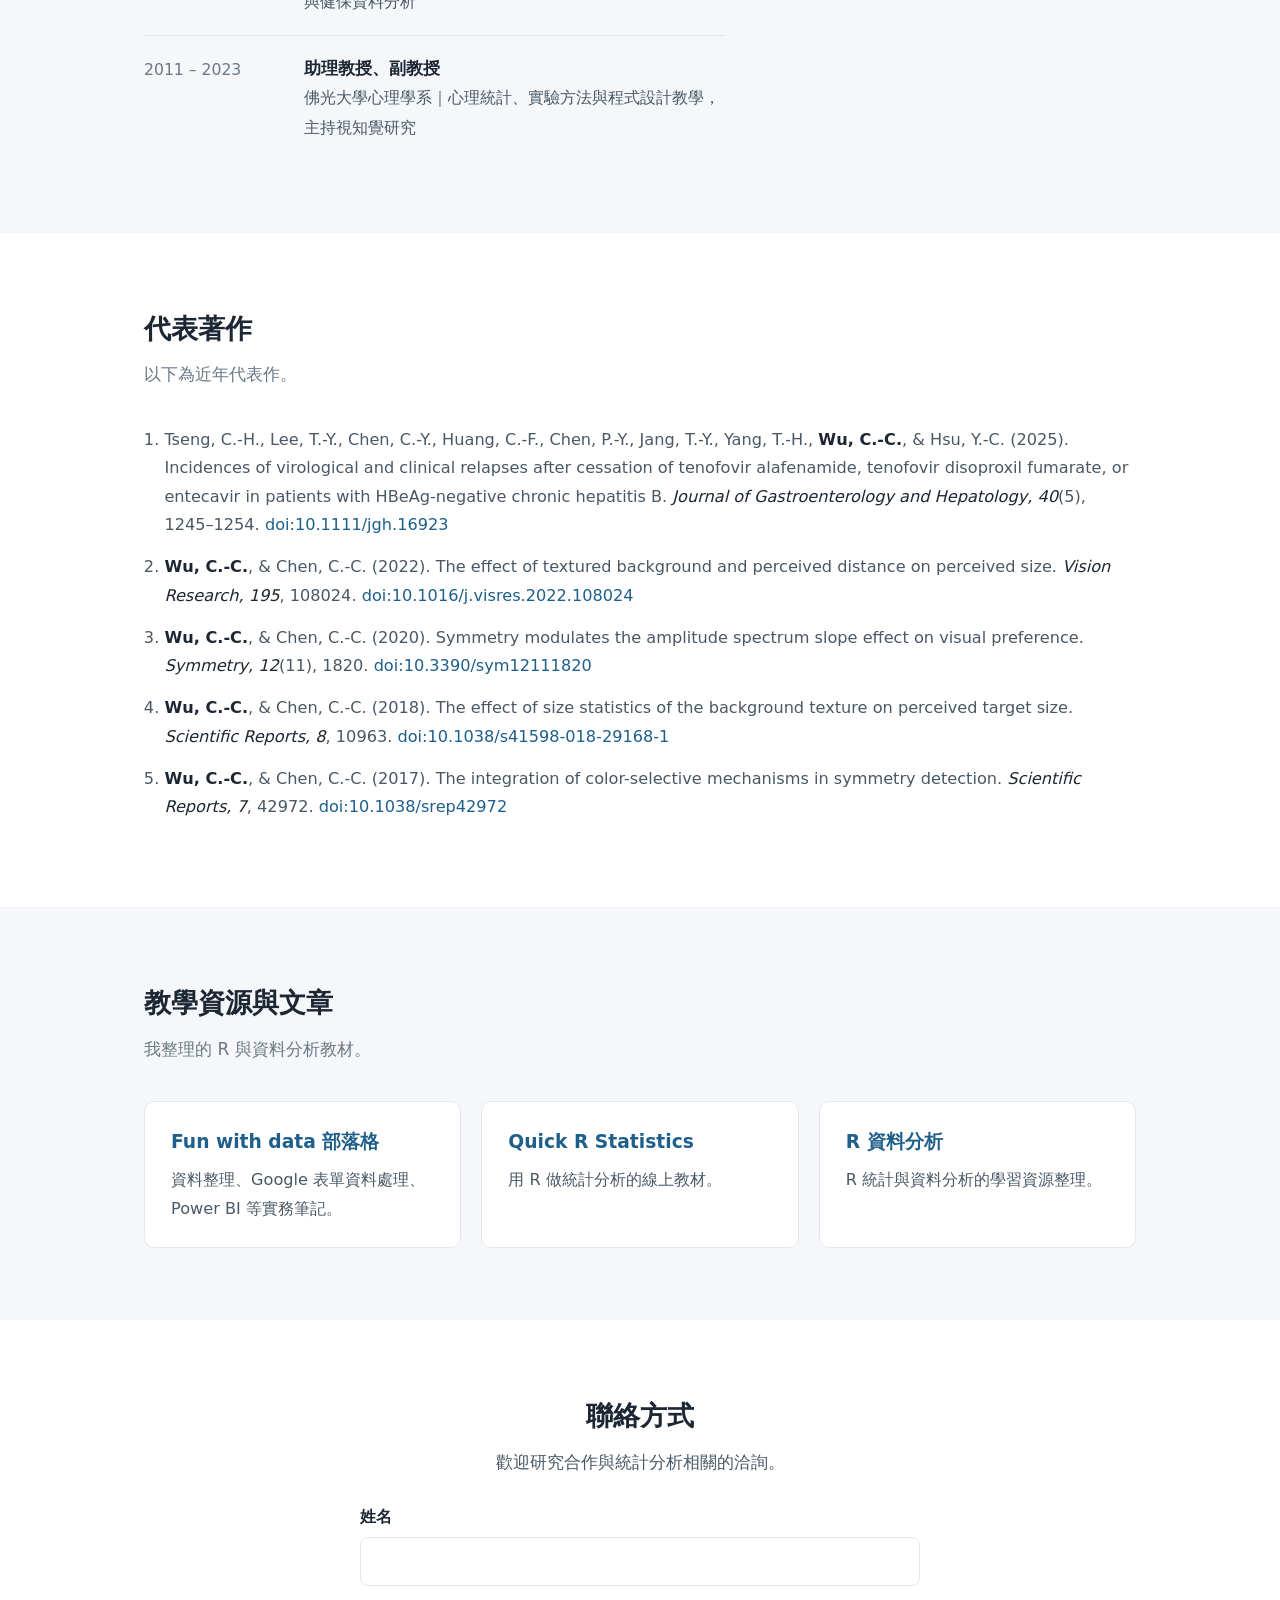
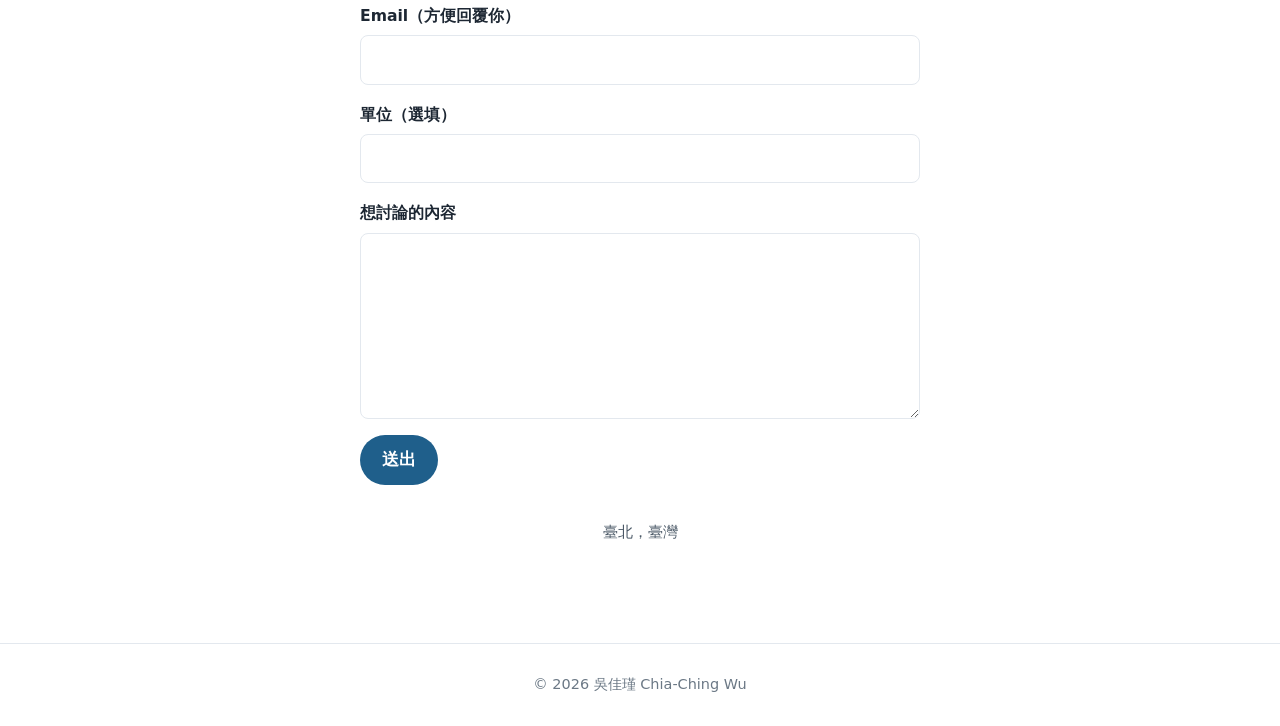
==== commit aeaaecd1: "Narrow year column in Education timeline" ====
--- a/index.html
+++ b/index.html
@@ -115,7 +115,7 @@
       </div>
       <div>
         <h2>學歷</h2>
-        <ul class="timeline">
+        <ul class="timeline edu">
           <li><div class="when">2011</div><div class="what"><strong>心理學博士</strong><span>國立臺灣大學心理學研究所</span></div></li>
           <li><div class="when">2002</div><div class="what"><strong>心理學碩士</strong><span>國立臺灣大學心理學研究所</span></div></li>
           <li><div class="when">2001</div><div class="what"><strong>心理學學士</strong><span>國立臺灣大學心理學系</span></div></li>
--- a/assets/style.css
+++ b/assets/style.css
@@ -102,6 +102,7 @@
 .timeline .when { color: var(--muted); font-size: 0.92rem; padding-top: 2px; }
 .timeline .what strong { display: block; }
 .timeline .what span { color: var(--ink-soft); font-size: 0.95rem; }
+.timeline.edu li { grid-template-columns: 60px 1fr; }
 
 .two-col { display: grid; grid-template-columns: 1.6fr 1fr; gap: 48px; }
 
@@ -127,7 +128,7 @@
   .hero .wrap { flex-direction: column; text-align: center; gap: 24px; }
   .hero p.lead { margin-left: auto; margin-right: auto; }
   .hero h1 { font-size: 1.9rem; }
-  .timeline li { grid-template-columns: 1fr; gap: 2px; }
+  .timeline li, .timeline.edu li { grid-template-columns: 1fr; gap: 2px; }
   .two-col { grid-template-columns: 1fr; gap: 36px; }
   section { padding: 56px 0; }
 }
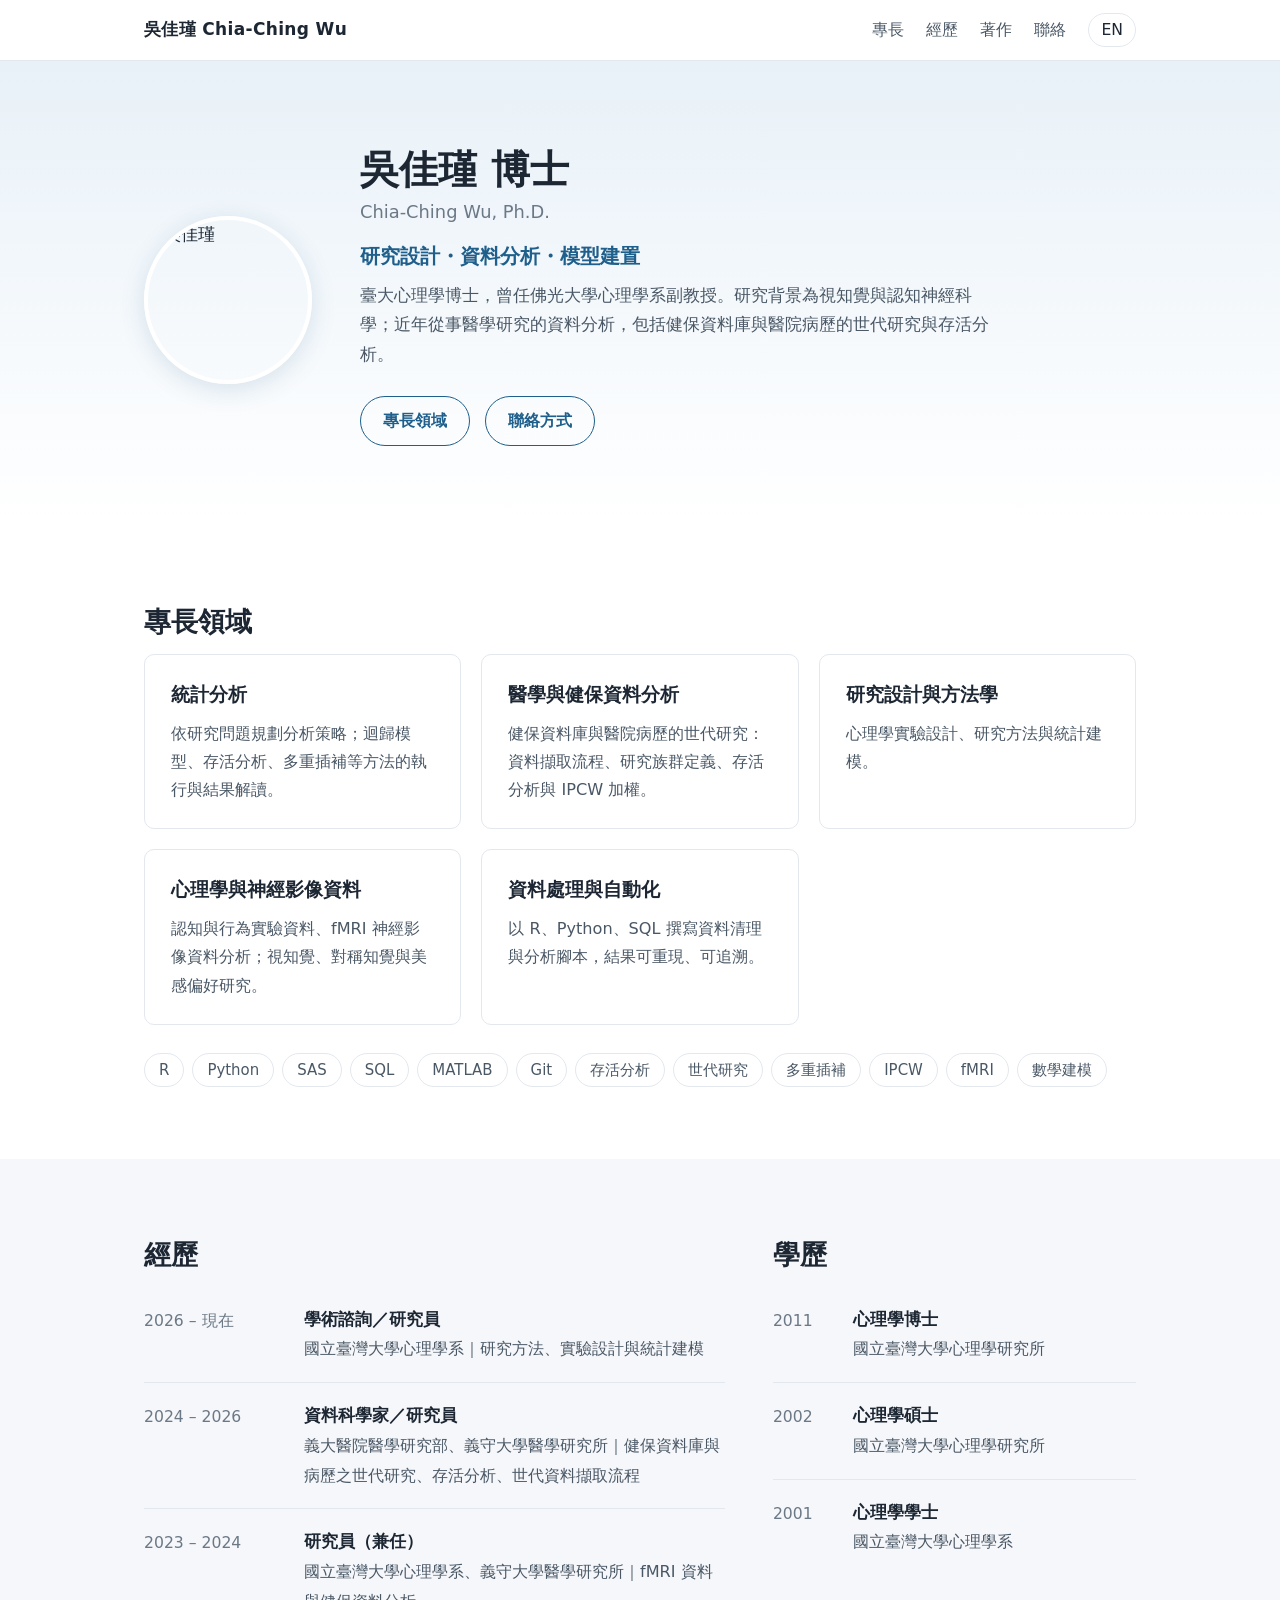
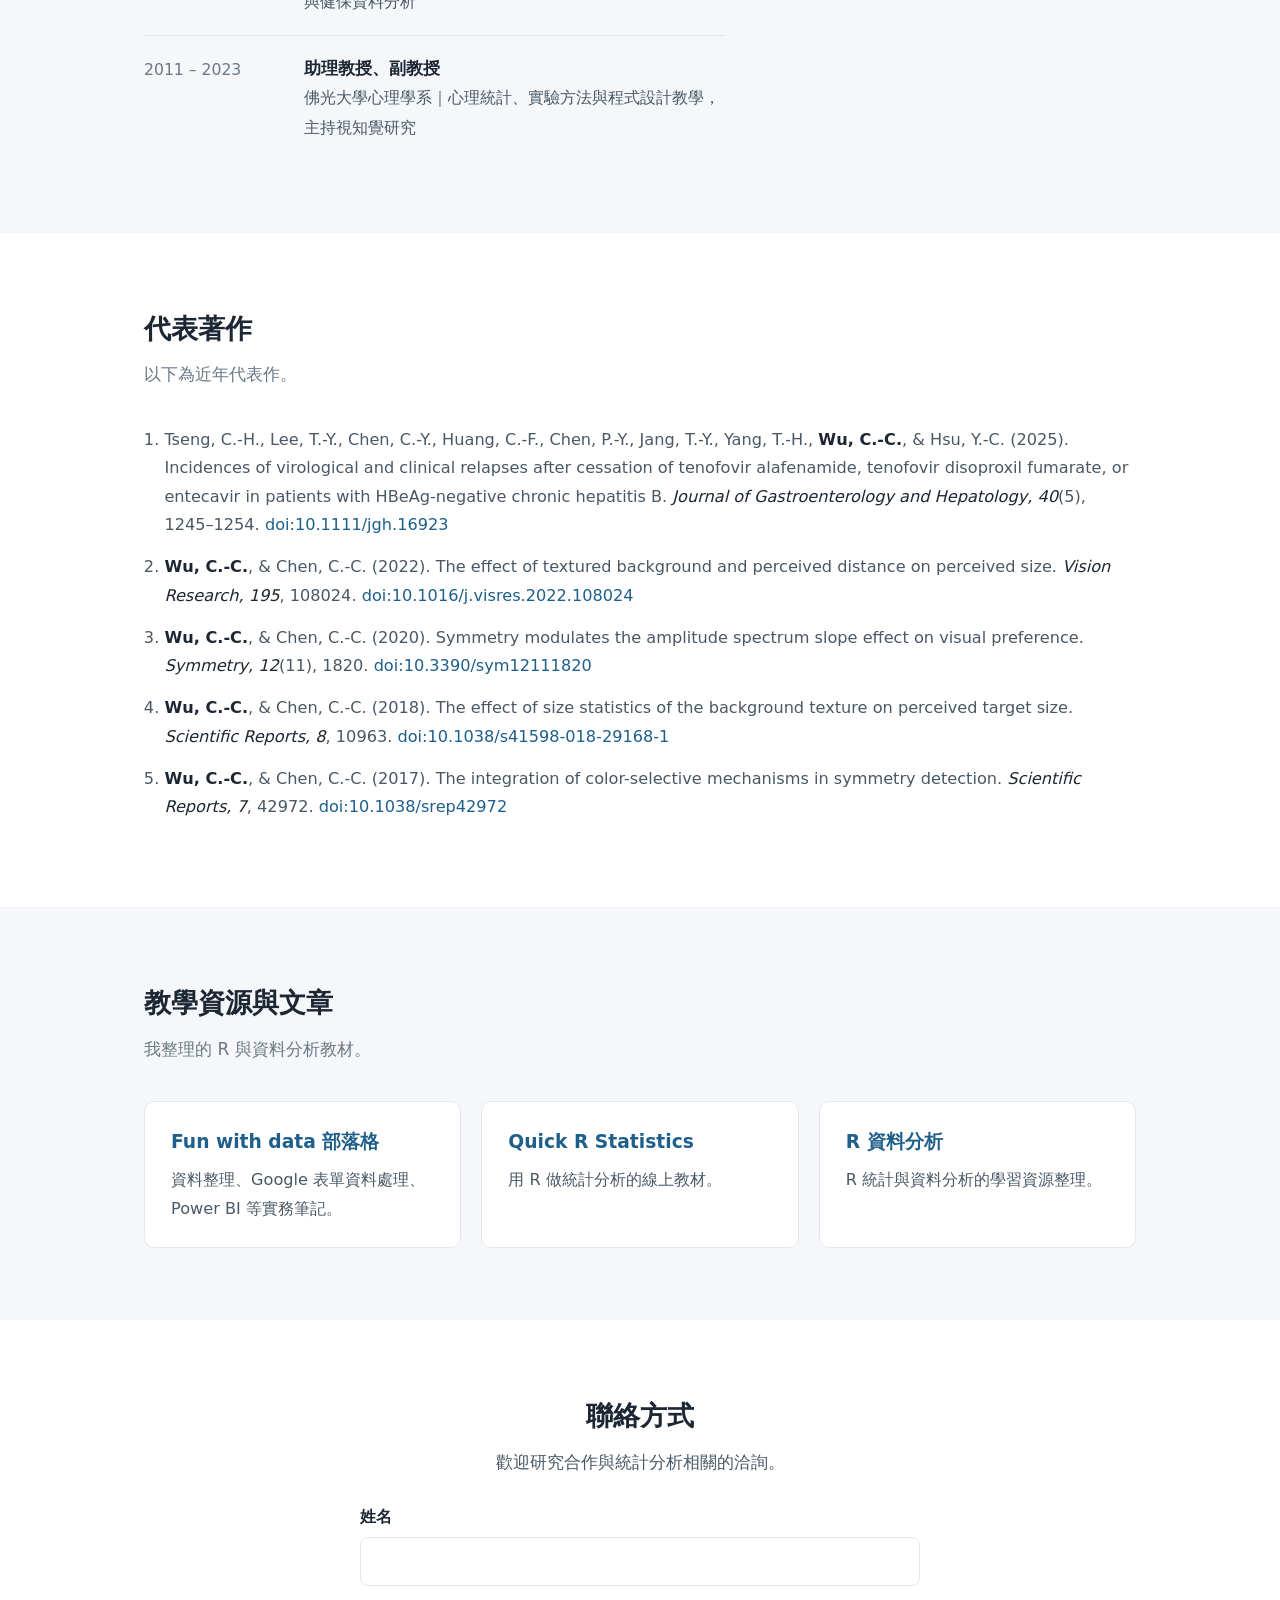
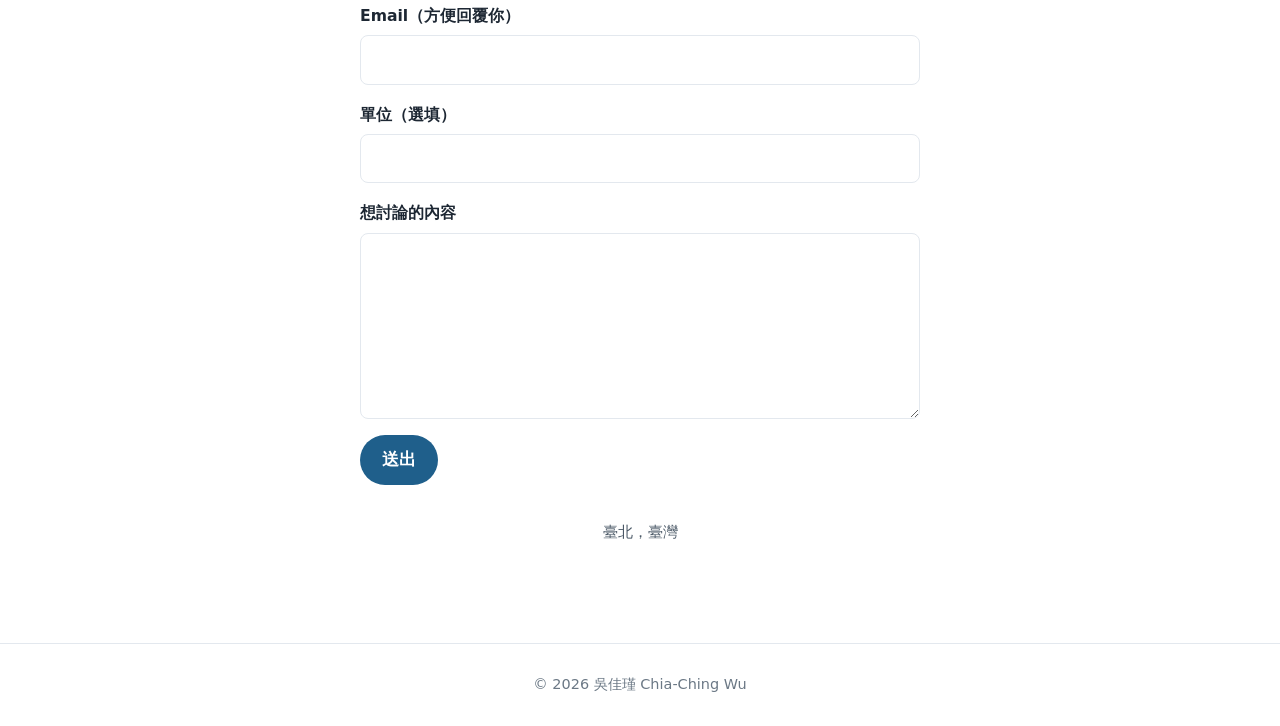
==== commit 67db13c1: "Remove stray spaces in E-Da/I-Shou unit names" ====
--- a/index.html
+++ b/index.html
@@ -108,7 +108,7 @@
         <h2>經歷</h2>
         <ul class="timeline">
           <li><div class="when">2026 – 現在</div><div class="what"><strong>學術諮詢／研究員</strong><span>國立臺灣大學心理學系｜研究方法、實驗設計與統計建模</span></div></li>
-          <li><div class="when">2024 – 2026</div><div class="what"><strong>資料科學家／研究員</strong><span>義大醫院 醫學研究部、義守大學 醫學研究所｜健保資料庫與病歷之世代研究、存活分析、世代資料擷取流程</span></div></li>
+          <li><div class="when">2024 – 2026</div><div class="what"><strong>資料科學家／研究員</strong><span>義大醫院醫學研究部、義守大學醫學研究所｜健保資料庫與病歷之世代研究、存活分析、世代資料擷取流程</span></div></li>
           <li><div class="when">2023 – 2024</div><div class="what"><strong>研究員（兼任）</strong><span>國立臺灣大學心理學系、義守大學醫學研究所｜fMRI 資料與健保資料分析</span></div></li>
           <li><div class="when">2011 – 2023</div><div class="what"><strong>助理教授、副教授</strong><span>佛光大學心理學系｜心理統計、實驗方法與程式設計教學，主持視知覺研究</span></div></li>
         </ul>
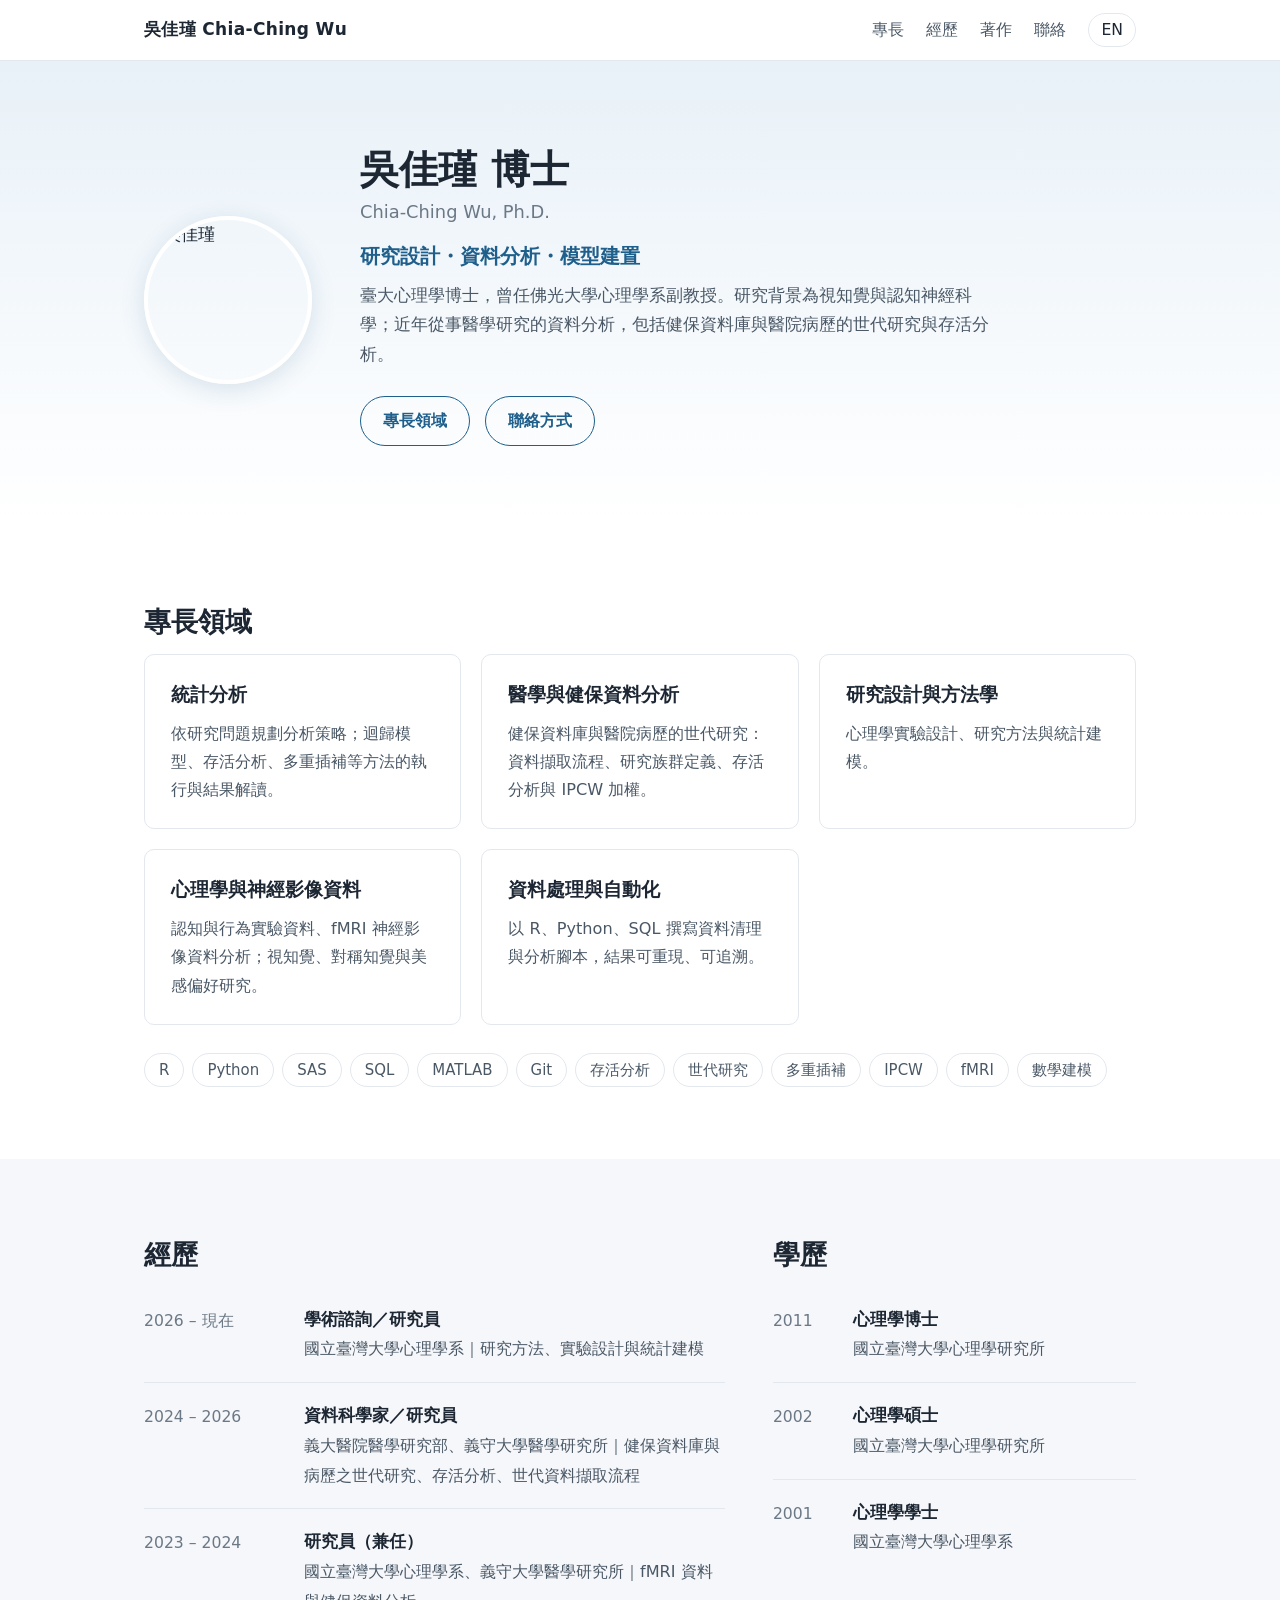
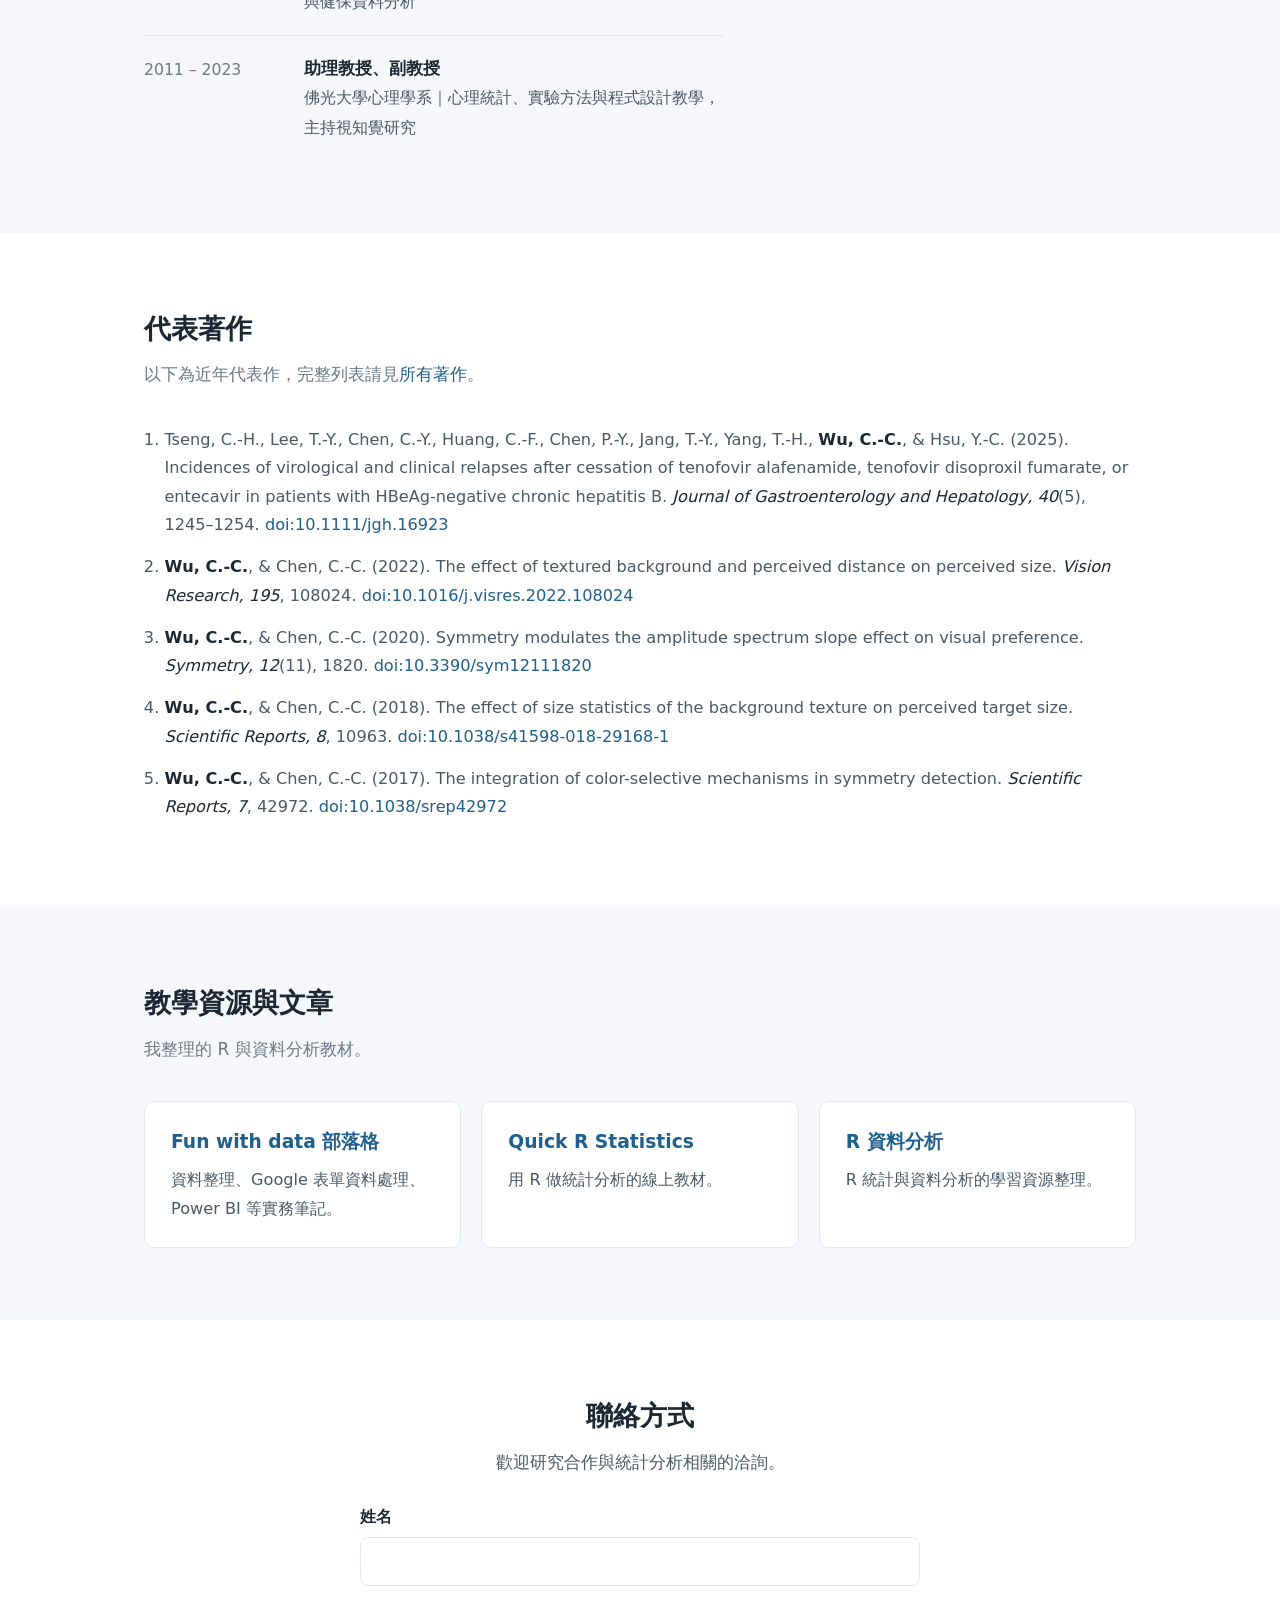
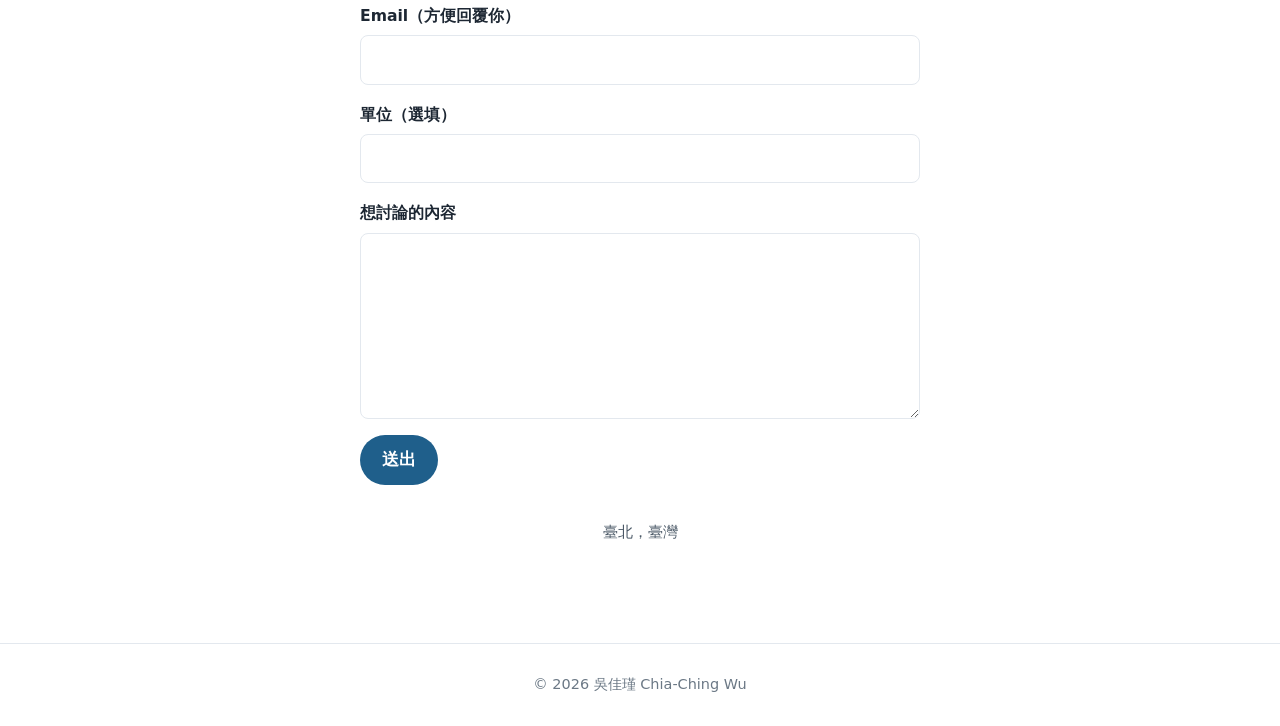
==== commit 5b375676: "Add full publications list page linked from selected publications" ====
--- a/index.html
+++ b/index.html
@@ -127,7 +127,7 @@
   <section id="publications">
     <div class="wrap">
       <h2>代表著作</h2>
-      <p class="intro">以下為近年代表作。</p>
+      <p class="intro">以下為近年代表作，完整列表請見<a href="publications/">所有著作</a>。</p>
       <ol class="pubs">
         <li>Tseng, C.-H., Lee, T.-Y., Chen, C.-Y., Huang, C.-F., Chen, P.-Y., Jang, T.-Y., Yang, T.-H., <span class="me">Wu, C.-C.</span>, &amp; Hsu, Y.-C. (2025). Incidences of virological and clinical relapses after cessation of tenofovir alafenamide, tenofovir disoproxil fumarate, or entecavir in patients with HBeAg-negative chronic hepatitis B. <em>Journal of Gastroenterology and Hepatology, 40</em>(5), 1245–1254. <a href="https://doi.org/10.1111/jgh.16923">doi:10.1111/jgh.16923</a></li>
         <li><span class="me">Wu, C.-C.</span>, &amp; Chen, C.-C. (2022). The effect of textured background and perceived distance on perceived size. <em>Vision Research, 195</em>, 108024. <a href="https://doi.org/10.1016/j.visres.2022.108024">doi:10.1016/j.visres.2022.108024</a></li>
--- a/assets/style.css
+++ b/assets/style.css
@@ -149,3 +149,45 @@
 .contact-form button { justify-self: start; border: none; cursor: pointer; font: inherit; font-weight: 600; margin: 0; }
 .contact-form button:disabled { opacity: 0.6; cursor: wait; }
 .form-status { margin: 0 !important; font-size: 0.92rem; color: var(--accent) !important; }
+
+/* ---------- academic additions ---------- */
+.card .ref { margin-top: 12px; font-size: 0.85rem; color: var(--muted); }
+h3.sub { font-size: 1.1rem; margin: 36px 0 14px; padding-bottom: 6px; border-bottom: 1px solid var(--line); }
+h3.sub:first-of-type { margin-top: 0; }
+h3.sub .count { color: var(--muted); font-weight: 400; font-size: 0.9rem; margin-left: 6px; }
+details.more { margin-top: 8px; }
+details.more summary {
+  cursor: pointer; color: var(--accent); font-weight: 600; font-size: 0.95rem;
+  padding: 6px 0; list-style-position: inside;
+}
+details.more[open] summary { margin-bottom: 14px; }
+.projects { list-style: none; margin: 0; padding: 0; }
+.projects li { padding: 16px 0; border-bottom: 1px solid var(--line); }
+.projects li:last-child { border-bottom: none; }
+.projects strong { display: block; }
+.projects span { color: var(--muted); font-size: 0.9rem; }
+.honors { display: grid; grid-template-columns: repeat(2, 1fr); gap: 20px; }
+@media (max-width: 760px) { .honors { grid-template-columns: 1fr; } }
+.honors ul { list-style: none; margin: 0; padding: 0; }
+.honors li { padding: 6px 0; font-size: 0.95rem; color: var(--ink-soft); }
+.honors li b { color: var(--accent); font-weight: 600; margin-right: 8px; font-variant-numeric: tabular-nums; }
+.course-group { margin-bottom: 22px; }
+.course-group h3 { font-size: 1rem; margin: 0 0 10px; color: var(--ink-soft); }
+.course-group .tags { margin-top: 0; }
+.contact .email { font-size: 1.15rem; font-weight: 600; }
+footer .updated { display: block; margin-top: 4px; }
+.cards.two { grid-template-columns: repeat(2, 1fr); }
+@media (max-width: 760px) { .cards.two { grid-template-columns: 1fr; } }
+.honors li { display: grid; grid-template-columns: 44px 1fr; gap: 4px; }
+.honors li b { margin-right: 0; }
+
+/* ---------- academic record page ---------- */
+.page-head { padding: 64px 0 40px; background: linear-gradient(180deg, var(--accent-soft), var(--bg)); }
+.page-head h1 { margin: 0; font-size: 2.1rem; line-height: 1.3; }
+.page-head h1 small { display: block; font-size: 1rem; font-weight: 500; color: var(--muted); margin-top: 4px; }
+.page-head .lead { margin: 16px 0 0; color: var(--ink-soft); max-width: 680px; }
+.page-head + section { padding-top: 40px; }
+.nav .home { color: var(--accent); }
+footer a { color: var(--muted); text-decoration: underline; }
+footer a:hover { color: var(--accent); }
+@media (max-width: 760px) { .page-head { padding: 44px 0 28px; } .page-head h1 { font-size: 1.8rem; } }
